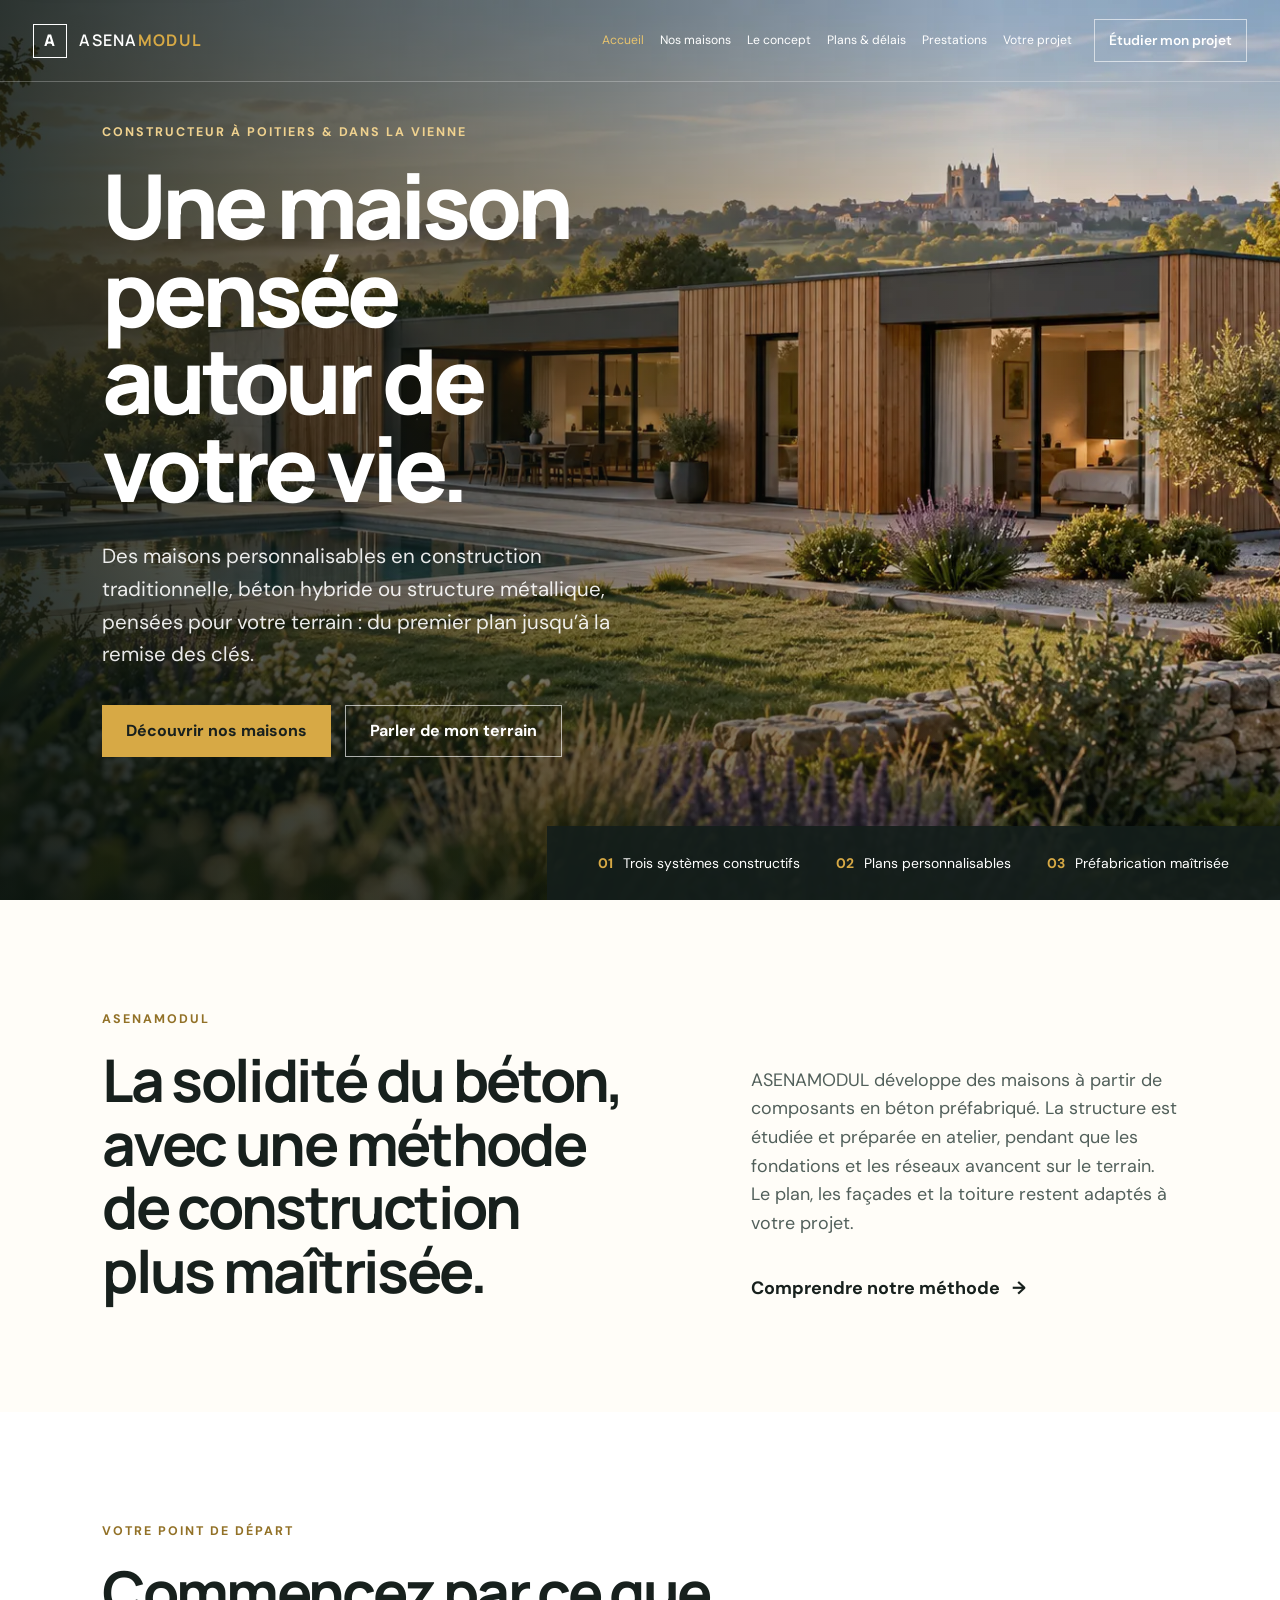
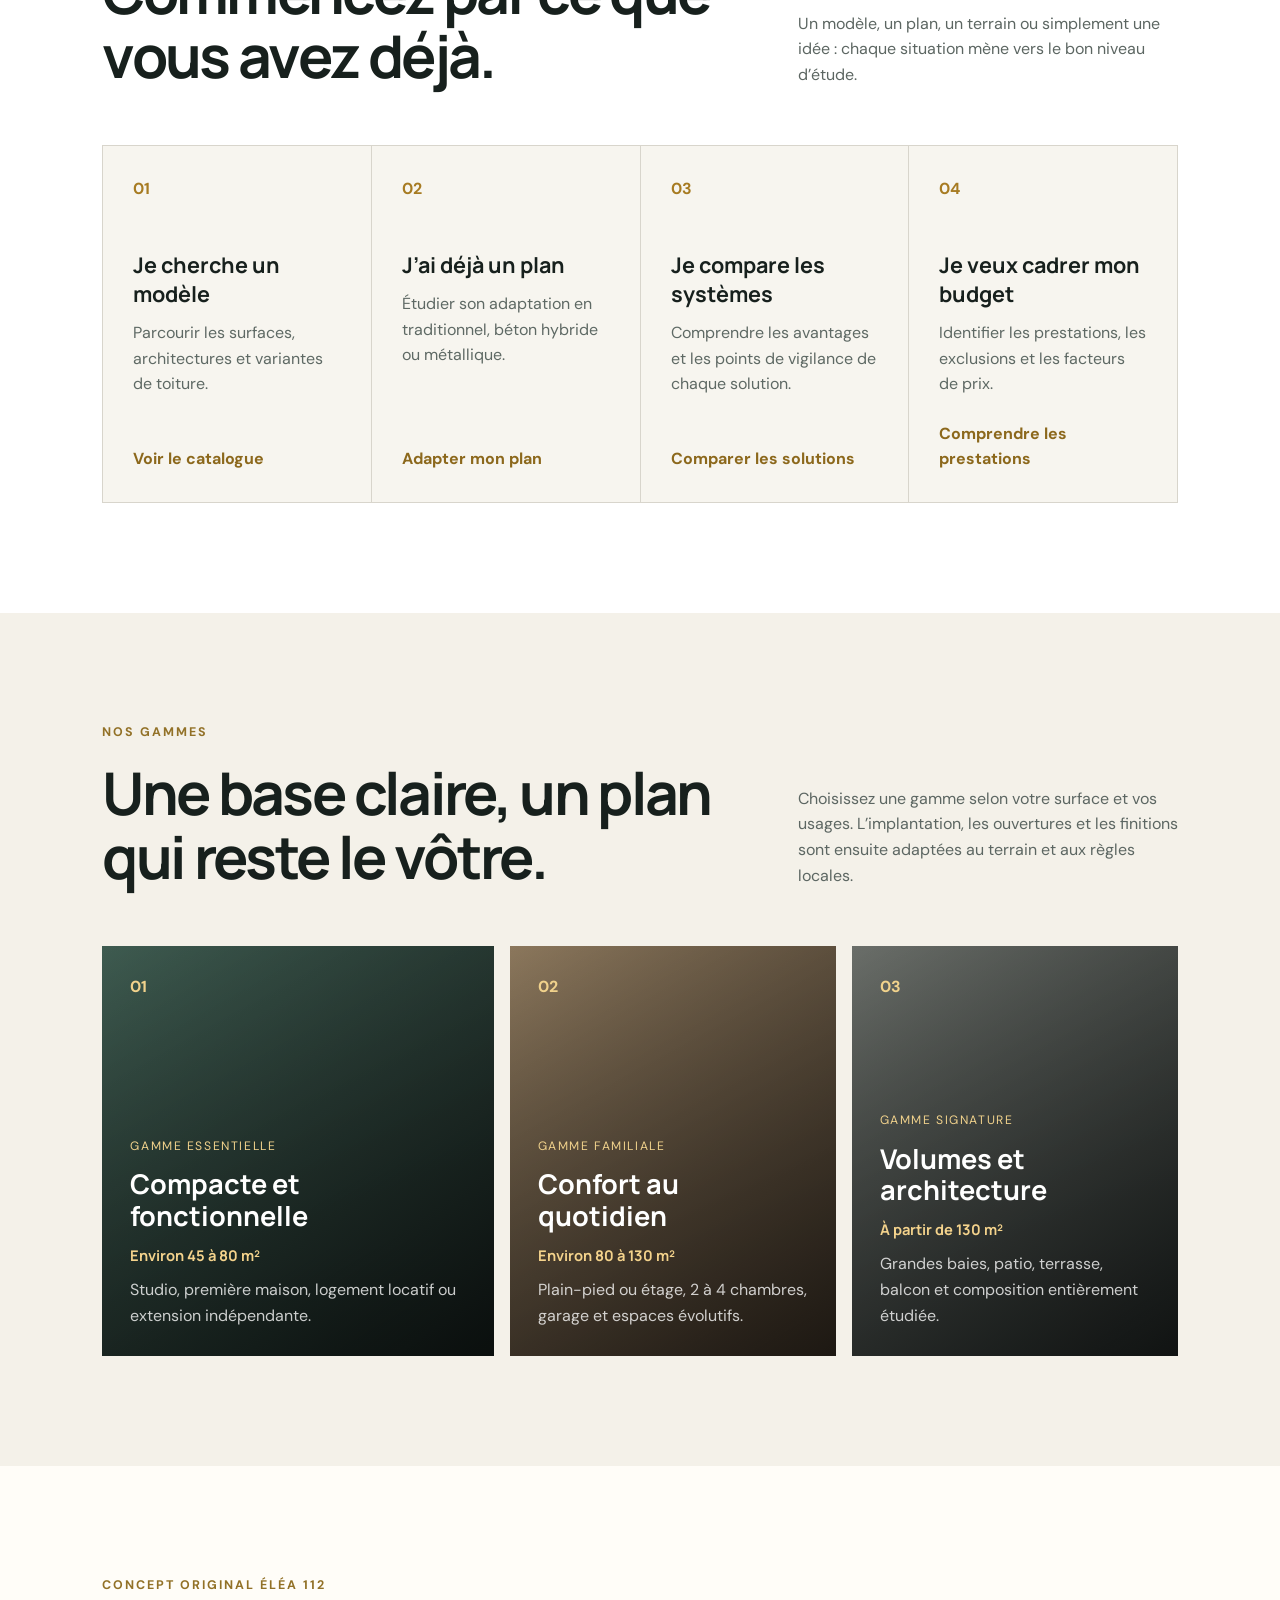
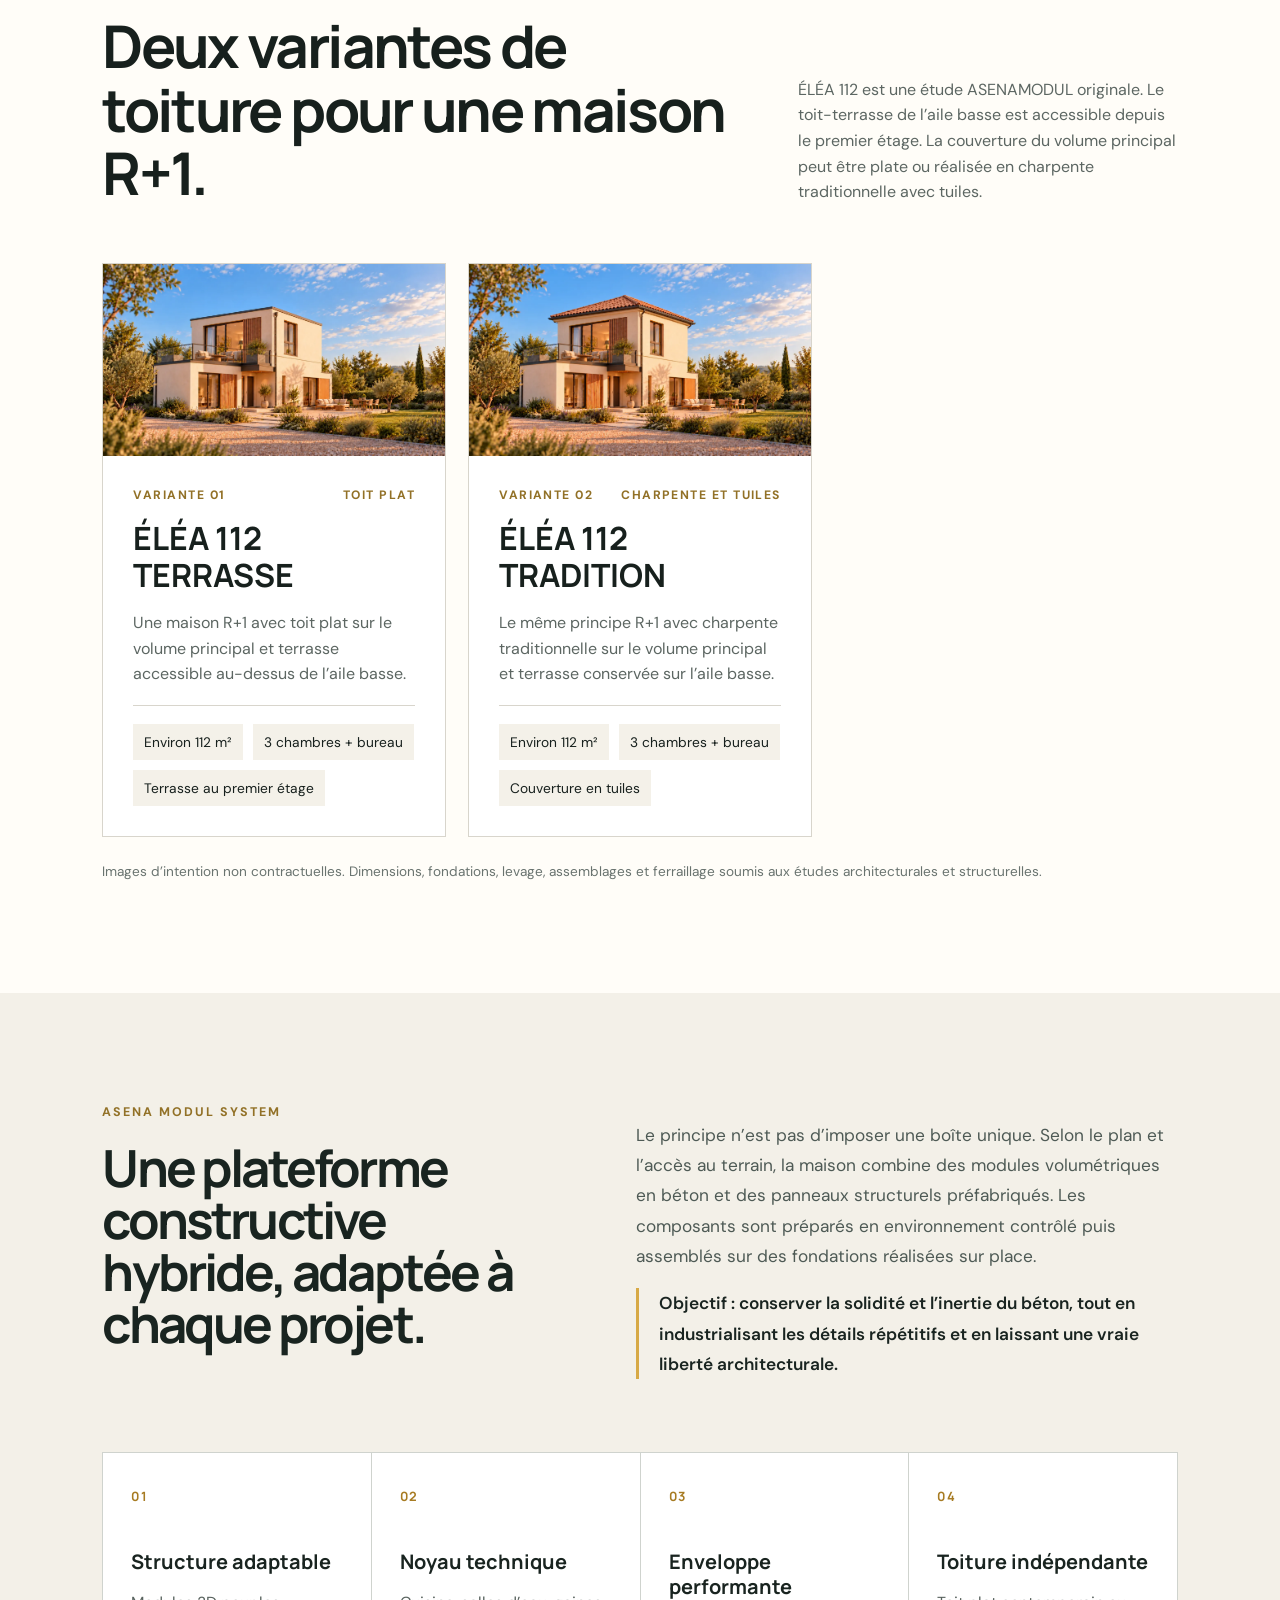
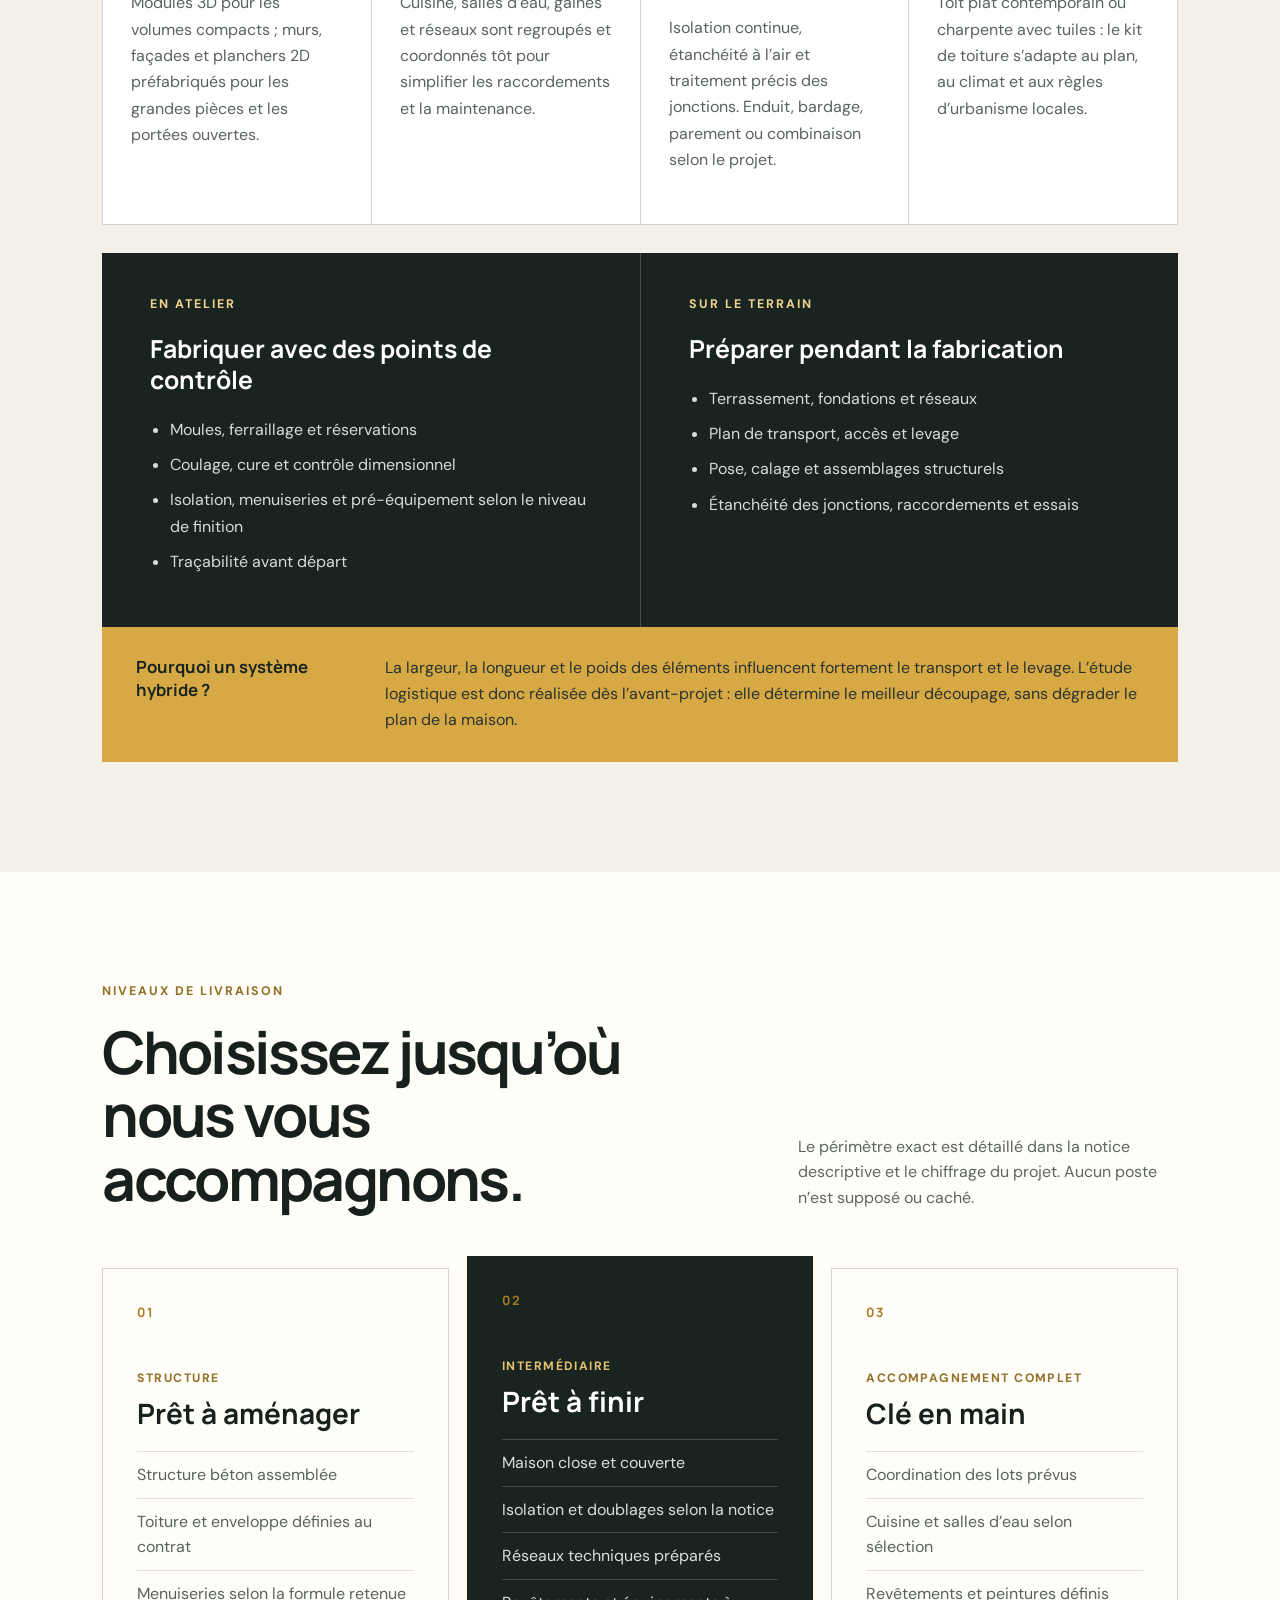
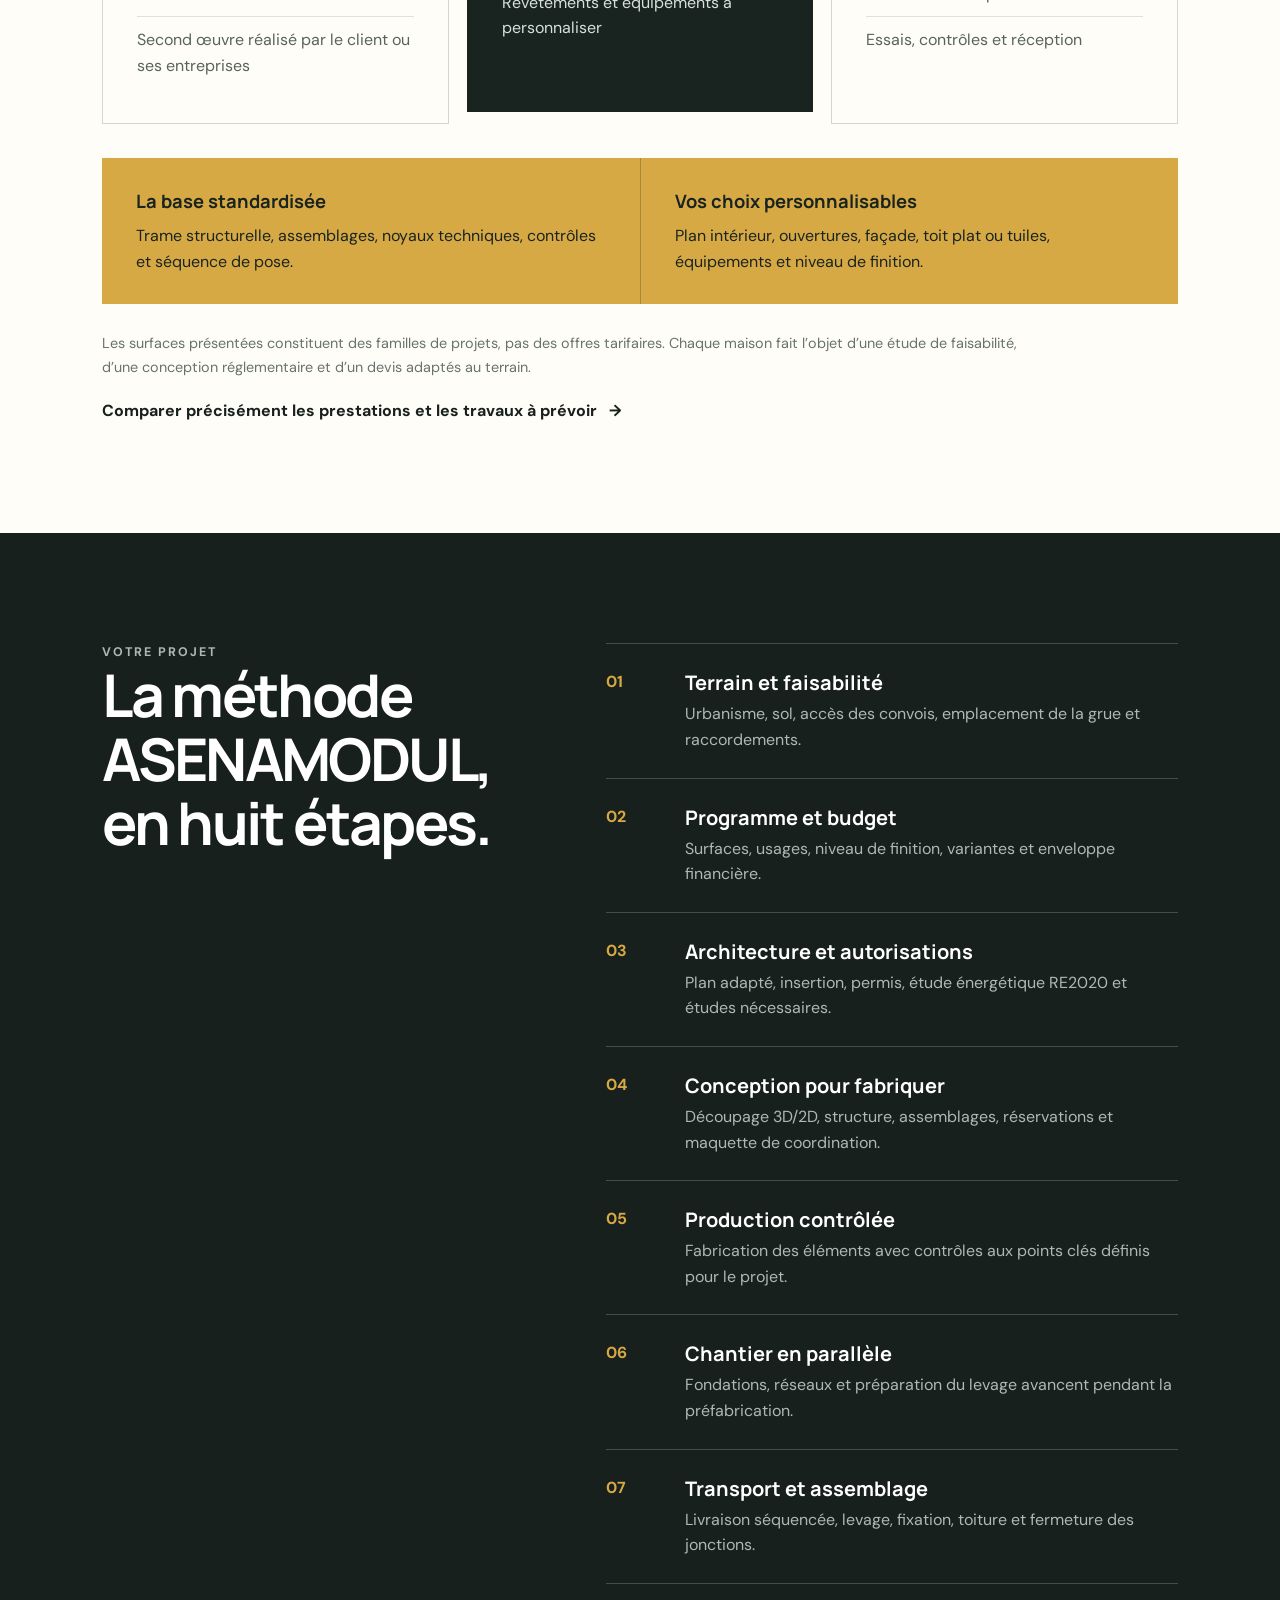
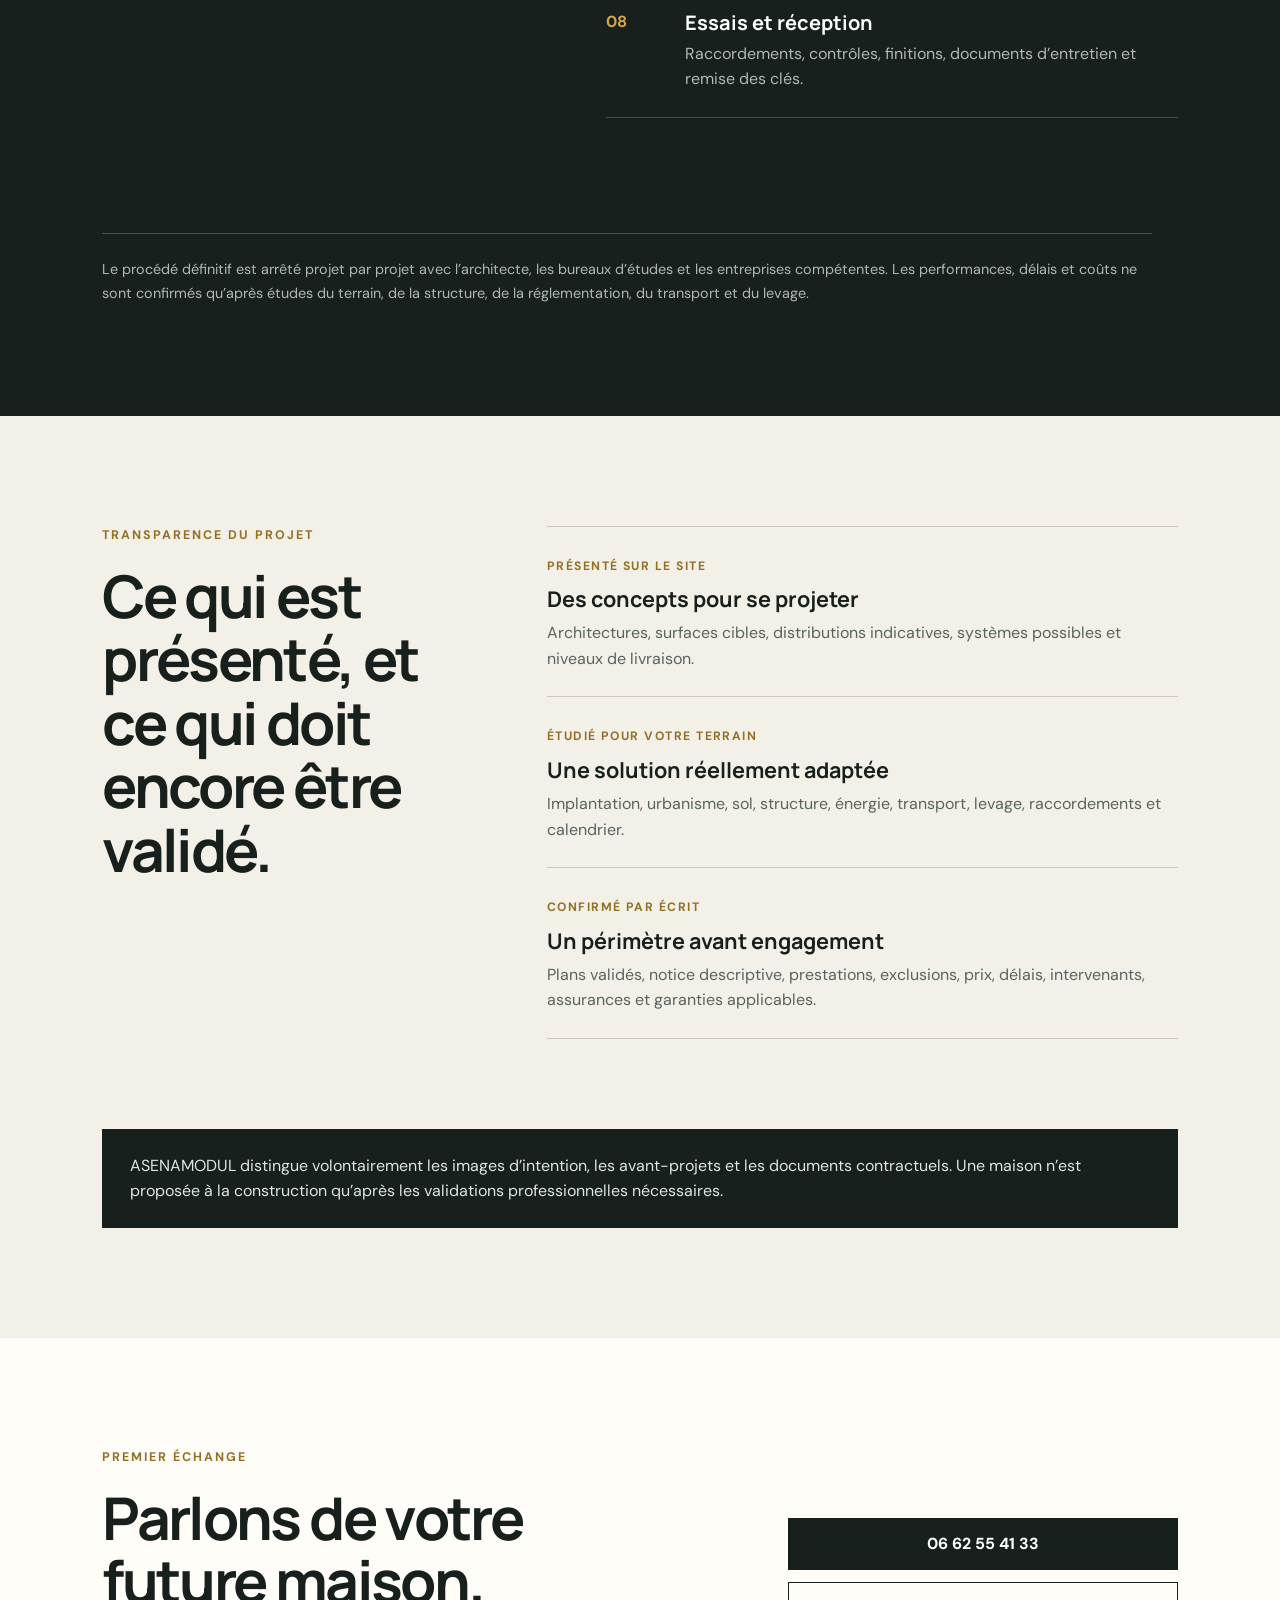
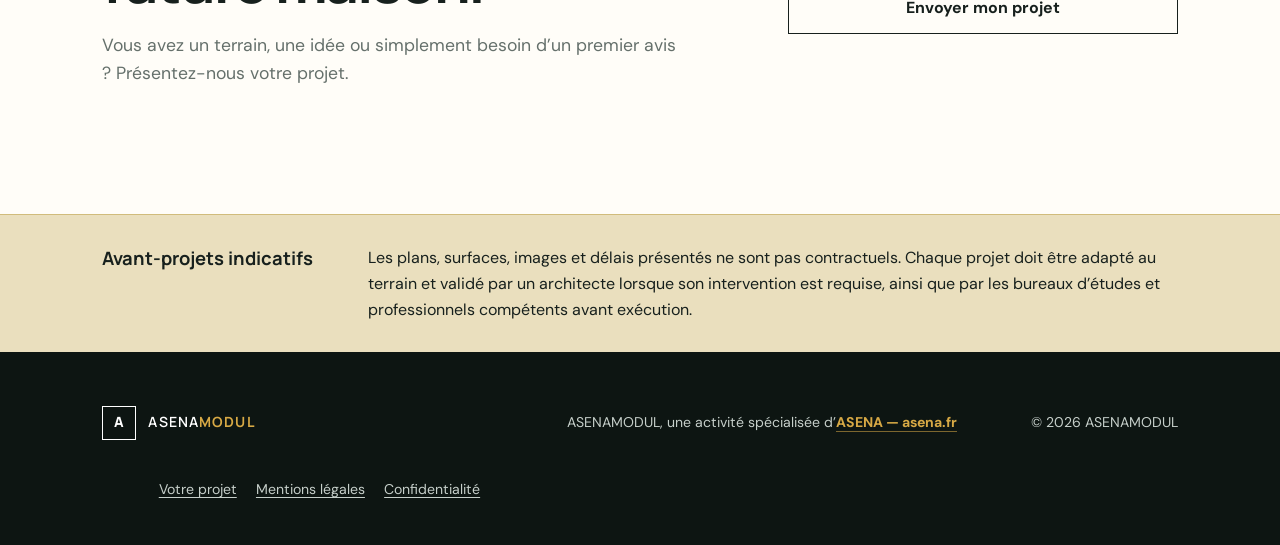
==== index.html @ c5179ea0 "Ajouter le site ASENAMODUL V22 de test" ====
<!doctype html>
<html lang="fr">
<head>
  <meta charset="utf-8">
  <meta name="viewport" content="width=device-width,initial-scale=1">
  <title>ASENAMODUL — Maisons modulaires personnalisables</title>
  <meta name="description" content="ASENAMODUL conçoit et construit des maisons modulaires personnalisables à Poitiers, dans la Vienne et les secteurs voisins.">
  <link rel="icon" type="image/svg+xml" href="data:image/svg+xml,%3Csvg xmlns='http://www.w3.org/2000/svg' viewBox='0 0 64 64'%3E%3Crect width='64' height='64' rx='14' fill='%23192420'/%3E%3Cpath d='M12 34 32 17l20 17v17H38V39H26v12H12Z' fill='%23d7a945'/%3E%3C/svg%3E">
  <link rel="preconnect" href="https://fonts.googleapis.com">
  <link rel="preconnect" href="https://fonts.gstatic.com" crossorigin>
  <link href="https://fonts.googleapis.com/css2?family=DM+Sans:wght@400;500;600;700&family=Manrope:wght@500;600;700;800&display=swap" rel="stylesheet">
  <link rel="stylesheet" href="styles.css?v=21">
  <link rel="stylesheet" href="variants.css?v=21">
  <link rel="stylesheet" href="system.css?v=21">
  <link rel="stylesheet" href="catalogue.css?v=21">

<link rel="canonical" href="https://asenamodul.com/">
<meta property="og:title" content="ASENAMODUL — Maisons modulaires personnalisables">
<meta property="og:description" content="ASENAMODUL conçoit et construit des maisons modulaires personnalisables à Poitiers, dans la Vienne et les secteurs voisins.">
<meta property="og:url" content="https://asenamodul.com/">
<meta name="twitter:card" content="summary_large_image">
  <link rel="stylesheet" href="v22.css?v=22">
<style id="mobile-v22-fix">@media (max-width:900px){.hero-copy{width:100%!important;max-width:100%!important;padding-right:20px!important}.hero-copy>p:not(.eyebrow),.hero-copy .eyebrow{width:100%!important;max-width:100%!important;white-space:normal!important;overflow-wrap:anywhere!important}.hero-proof{display:grid!important;grid-template-columns:repeat(3,minmax(0,1fr))!important;gap:8px!important;left:0!important;right:0!important;max-width:100%!important}.hero-proof span{min-width:0!important;overflow-wrap:anywhere!important}}</style>
</head>
<body>
  <header class="site-header">
    <a class="brand" href="#accueil" aria-label="ASENAMODUL, accueil">
      <span class="brand-mark">A</span><span>ASENA<b>MODUL</b></span>
    </a>
    <button class="menu-toggle" aria-expanded="false" aria-controls="navigation">Menu</button>
    <nav id="navigation" aria-label="Navigation principale">
      <a href="#concept">Notre approche</a>
      <a href="maisons.html">Nos maisons</a>
      <a href="plans.html">Plans & délais</a>
      <a href="#variantes">Nos concepts</a>
      <a href="systeme.html">Le système</a>
      <a href="#finitions">Finitions</a>
      <a href="#etapes">Votre projet</a>
      <a href="#contact">Contact</a>
    </nav>
    <a class="header-cta" href="#contact">Étudier mon projet</a>
  </header>

  <main>
    <section class="hero" id="accueil">
      <img src="maison-asena-habitat.webp" alt="Maison contemporaine ASENAMODUL dans un jardin paysager">
      <div class="hero-shade"></div>
      <div class="hero-copy">
        <p class="eyebrow">Constructeur à Poitiers & dans la Vienne</p>
        <h1>Une maison pensée autour de votre vie.</h1>
        <p>Des maisons personnalisables en construction traditionnelle, béton hybride ou structure métallique, pensées pour votre terrain : du premier plan jusqu’à la remise des clés.</p>
        <div class="hero-actions">
          <a class="btn btn-primary" href="maisons.html">Découvrir nos maisons</a>
          <a class="btn btn-ghost" href="#contact">Parler de mon terrain</a>
        </div>
      </div>
      <div class="hero-proof" aria-label="Points forts">
        <span><b>01</b> Trois systèmes constructifs</span>
        <span><b>02</b> Plans personnalisables</span>
        <span><b>03</b> Préfabrication maîtrisée</span>
      </div>
    </section>

    <section class="intro section" id="concept">
      <div>
        <p class="eyebrow dark">ASENAMODUL</p>
        <h2>La solidité du béton, avec une méthode de construction plus maîtrisée.</h2>
      </div>
      <div class="intro-copy">
        <p>ASENAMODUL développe des maisons à partir de composants en béton préfabriqué. La structure est étudiée et préparée en atelier, pendant que les fondations et les réseaux avancent sur le terrain. Le plan, les façades et la toiture restent adaptés à votre projet.</p>
        <a class="text-link" href="#etapes">Comprendre notre méthode <span>→</span></a>
      </div>
    </section>

    <section class="project-routes section" aria-labelledby="routes-title">
      <div class="section-heading">
        <div><p class="eyebrow dark">Votre point de départ</p><h2 id="routes-title">Commencez par ce que vous avez déjà.</h2></div>
        <p>Un modèle, un plan, un terrain ou simplement une idée : chaque situation mène vers le bon niveau d’étude.</p>
      </div>
      <div class="route-grid">
        <a href="maisons.html"><span>01</span><h3>Je cherche un modèle</h3><p>Parcourir les surfaces, architectures et variantes de toiture.</p><b>Voir le catalogue</b></a>
        <a href="plans.html"><span>02</span><h3>J’ai déjà un plan</h3><p>Étudier son adaptation en traditionnel, béton hybride ou métallique.</p><b>Adapter mon plan</b></a>
        <a href="comparatif.html"><span>03</span><h3>Je compare les systèmes</h3><p>Comprendre les avantages et les points de vigilance de chaque solution.</p><b>Comparer les solutions</b></a>
        <a href="prestations.html"><span>04</span><h3>Je veux cadrer mon budget</h3><p>Identifier les prestations, les exclusions et les facteurs de prix.</p><b>Comprendre les prestations</b></a>
      </div>
    </section>

    <section class="houses section" id="maisons">
      <div class="section-heading">
        <div><p class="eyebrow dark">Nos gammes</p><h2>Une base claire, un plan qui reste le vôtre.</h2></div>
        <p>Choisissez une gamme selon votre surface et vos usages. L’implantation, les ouvertures et les finitions sont ensuite adaptées au terrain et aux règles locales.</p>
      </div>
      <div class="cards">
        <article class="house-card featured">
          <span class="card-number">01</span>
          <div><p>Gamme Essentielle</p><h3>Compacte et fonctionnelle</h3><span class="range">Environ 45 à 80 m²</span><span>Studio, première maison, logement locatif ou extension indépendante.</span></div>
        </article>
        <article class="house-card traditional">
          <span class="card-number">02</span>
          <div><p>Gamme Familiale</p><h3>Confort au quotidien</h3><span class="range">Environ 80 à 130 m²</span><span>Plain-pied ou étage, 2 à 4 chambres, garage et espaces évolutifs.</span></div>
        </article>
        <article class="house-card hybrid">
          <span class="card-number">03</span>
          <div><p>Gamme Signature</p><h3>Volumes et architecture</h3><span class="range">À partir de 130 m²</span><span>Grandes baies, patio, terrasse, balcon et composition entièrement étudiée.</span></div>
        </article>
      </div>
    </section>

    <section class="variants section" id="variantes">
      <div class="section-heading">
        <div><p class="eyebrow dark">Concept original ÉLÉA 112</p><h2>Deux variantes de toiture pour une maison R+1.</h2></div>
        <p>ÉLÉA 112 est une étude ASENAMODUL originale. Le toit-terrasse de l’aile basse est accessible depuis le premier étage. La couverture du volume principal peut être plate ou réalisée en charpente traditionnelle avec tuiles.</p>
      </div>
      <div class="variant-grid">
        <article class="variant-card">
          <img src="elea-112-toit-terrasse.webp" alt="Maison modulaire ASENAMODUL ÉLÉA 112 avec toit plat et terrasse au premier étage">
          <div class="variant-content"><div><span>Variante 01</span><span>Toit plat</span></div><h3>ÉLÉA 112 TERRASSE</h3><p>Une maison R+1 avec toit plat sur le volume principal et terrasse accessible au-dessus de l’aile basse.</p><ul><li>Environ 112 m²</li><li>3 chambres + bureau</li><li>Terrasse au premier étage</li></ul></div>
        </article>
        <article class="variant-card">
          <img src="elea-112-toiture-tuiles.webp" alt="Maison modulaire ASENAMODUL ÉLÉA 112 avec charpente, tuiles et terrasse au premier étage">
          <div class="variant-content"><div><span>Variante 02</span><span>Charpente et tuiles</span></div><h3>ÉLÉA 112 TRADITION</h3><p>Le même principe R+1 avec charpente traditionnelle sur le volume principal et terrasse conservée sur l’aile basse.</p><ul><li>Environ 112 m²</li><li>3 chambres + bureau</li><li>Couverture en tuiles</li></ul></div>
        </article>
      </div>
      <p class="concept-note">Images d’intention non contractuelles. Dimensions, fondations, levage, assemblages et ferraillage soumis aux études architecturales et structurelles.</p>
    </section>

    <section class="modular-system section" id="systeme">
      <div class="system-lead">
        <div>
          <p class="eyebrow dark">ASENA MODUL SYSTEM</p>
          <h2>Une plateforme constructive hybride, adaptée à chaque projet.</h2>
        </div>
        <div>
          <p>Le principe n’est pas d’imposer une boîte unique. Selon le plan et l’accès au terrain, la maison combine des modules volumétriques en béton et des panneaux structurels préfabriqués. Les composants sont préparés en environnement contrôlé puis assemblés sur des fondations réalisées sur place.</p>
          <p class="system-highlight">Objectif : conserver la solidité et l’inertie du béton, tout en industrialisant les détails répétitifs et en laissant une vraie liberté architecturale.</p>
        </div>
      </div>

      <div class="system-grid">
        <article><span>01</span><h3>Structure adaptable</h3><p>Modules 3D pour les volumes compacts ; murs, façades et planchers 2D préfabriqués pour les grandes pièces et les portées ouvertes.</p></article>
        <article><span>02</span><h3>Noyau technique</h3><p>Cuisine, salles d’eau, gaines et réseaux sont regroupés et coordonnés tôt pour simplifier les raccordements et la maintenance.</p></article>
        <article><span>03</span><h3>Enveloppe performante</h3><p>Isolation continue, étanchéité à l’air et traitement précis des jonctions. Enduit, bardage, parement ou combinaison selon le projet.</p></article>
        <article><span>04</span><h3>Toiture indépendante</h3><p>Toit plat contemporain ou charpente avec tuiles : le kit de toiture s’adapte au plan, au climat et aux règles d’urbanisme locales.</p></article>
      </div>

      <div class="factory-site">
        <article>
          <p class="eyebrow">En atelier</p><h3>Fabriquer avec des points de contrôle</h3>
          <ul><li>Moules, ferraillage et réservations</li><li>Coulage, cure et contrôle dimensionnel</li><li>Isolation, menuiseries et pré-équipement selon le niveau de finition</li><li>Traçabilité avant départ</li></ul>
        </article>
        <article>
          <p class="eyebrow">Sur le terrain</p><h3>Préparer pendant la fabrication</h3>
          <ul><li>Terrassement, fondations et réseaux</li><li>Plan de transport, accès et levage</li><li>Pose, calage et assemblages structurels</li><li>Étanchéité des jonctions, raccordements et essais</li></ul>
        </article>
      </div>

      <aside class="transport-note">
        <strong>Pourquoi un système hybride ?</strong>
        <p>La largeur, la longueur et le poids des éléments influencent fortement le transport et le levage. L’étude logistique est donc réalisée dès l’avant-projet : elle détermine le meilleur découpage, sans dégrader le plan de la maison.</p>
      </aside>
    </section>

    <section class="delivery section" id="finitions">
      <div class="section-heading">
        <div><p class="eyebrow dark">Niveaux de livraison</p><h2>Choisissez jusqu’où nous vous accompagnons.</h2></div>
        <p>Le périmètre exact est détaillé dans la notice descriptive et le chiffrage du projet. Aucun poste n’est supposé ou caché.</p>
      </div>
      <div class="delivery-grid">
        <article><span class="delivery-number">01</span><p class="delivery-label">Structure</p><h3>Prêt à aménager</h3><ul><li>Structure béton assemblée</li><li>Toiture et enveloppe définies au contrat</li><li>Menuiseries selon la formule retenue</li><li>Second œuvre réalisé par le client ou ses entreprises</li></ul></article>
        <article class="delivery-featured"><span class="delivery-number">02</span><p class="delivery-label">Intermédiaire</p><h3>Prêt à finir</h3><ul><li>Maison close et couverte</li><li>Isolation et doublages selon la notice</li><li>Réseaux techniques préparés</li><li>Revêtements et équipements à personnaliser</li></ul></article>
        <article><span class="delivery-number">03</span><p class="delivery-label">Accompagnement complet</p><h3>Clé en main</h3><ul><li>Coordination des lots prévus</li><li>Cuisine et salles d’eau selon sélection</li><li>Revêtements et peintures définis</li><li>Essais, contrôles et réception</li></ul></article>
      </div>
      <div class="choice-band">
        <div><strong>La base standardisée</strong><p>Trame structurelle, assemblages, noyaux techniques, contrôles et séquence de pose.</p></div>
        <div><strong>Vos choix personnalisables</strong><p>Plan intérieur, ouvertures, façade, toit plat ou tuiles, équipements et niveau de finition.</p></div>
      </div>
      <p class="delivery-note">Les surfaces présentées constituent des familles de projets, pas des offres tarifaires. Chaque maison fait l’objet d’une étude de faisabilité, d’une conception réglementaire et d’un devis adaptés au terrain.</p>
      <a class="text-link" href="prestations.html">Comparer précisément les prestations et les travaux à prévoir <span>→</span></a>
    </section>

    <section class="process section" id="etapes">
      <div class="process-title">
        <p class="eyebrow">Votre projet</p>
        <h2>La méthode ASENAMODUL, en huit étapes.</h2>
      </div>
      <ol>
        <li><span>01</span><div><h3>Terrain et faisabilité</h3><p>Urbanisme, sol, accès des convois, emplacement de la grue et raccordements.</p></div></li>
        <li><span>02</span><div><h3>Programme et budget</h3><p>Surfaces, usages, niveau de finition, variantes et enveloppe financière.</p></div></li>
        <li><span>03</span><div><h3>Architecture et autorisations</h3><p>Plan adapté, insertion, permis, étude énergétique RE2020 et études nécessaires.</p></div></li>
        <li><span>04</span><div><h3>Conception pour fabriquer</h3><p>Découpage 3D/2D, structure, assemblages, réservations et maquette de coordination.</p></div></li>
        <li><span>05</span><div><h3>Production contrôlée</h3><p>Fabrication des éléments avec contrôles aux points clés définis pour le projet.</p></div></li>
        <li><span>06</span><div><h3>Chantier en parallèle</h3><p>Fondations, réseaux et préparation du levage avancent pendant la préfabrication.</p></div></li>
        <li><span>07</span><div><h3>Transport et assemblage</h3><p>Livraison séquencée, levage, fixation, toiture et fermeture des jonctions.</p></div></li>
        <li><span>08</span><div><h3>Essais et réception</h3><p>Raccordements, contrôles, finitions, documents d’entretien et remise des clés.</p></div></li>
      </ol>
      <p class="process-disclaimer">Le procédé définitif est arrêté projet par projet avec l’architecte, les bureaux d’études et les entreprises compétentes. Les performances, délais et coûts ne sont confirmés qu’après études du terrain, de la structure, de la réglementation, du transport et du levage.</p>
    </section>

    <section class="truth-section section">
      <div><p class="eyebrow dark">Transparence du projet</p><h2>Ce qui est présenté, et ce qui doit encore être validé.</h2></div>
      <div class="truth-grid">
        <article><span>Présenté sur le site</span><h3>Des concepts pour se projeter</h3><p>Architectures, surfaces cibles, distributions indicatives, systèmes possibles et niveaux de livraison.</p></article>
        <article><span>Étudié pour votre terrain</span><h3>Une solution réellement adaptée</h3><p>Implantation, urbanisme, sol, structure, énergie, transport, levage, raccordements et calendrier.</p></article>
        <article><span>Confirmé par écrit</span><h3>Un périmètre avant engagement</h3><p>Plans validés, notice descriptive, prestations, exclusions, prix, délais, intervenants, assurances et garanties applicables.</p></article>
      </div>
      <p class="truth-note">ASENAMODUL distingue volontairement les images d’intention, les avant-projets et les documents contractuels. Une maison n’est proposée à la construction qu’après les validations professionnelles nécessaires.</p>
    </section>

    <section class="contact section" id="contact">
      <div>
        <p class="eyebrow dark">Premier échange</p>
        <h2>Parlons de votre future maison.</h2>
        <p>Vous avez un terrain, une idée ou simplement besoin d’un premier avis ? Présentez-nous votre projet.</p>
      </div>
      <div class="contact-actions">
        <a class="btn btn-dark" href="tel:+33662554133">06 62 55 41 33</a>
        <a class="btn btn-outline" href="mailto:contact.france.asena@gmail.com?subject=Projet%20de%20construction%20ASENAMODUL">Envoyer mon projet</a>
      </div>
    </section>
  </main>

  <footer>
    <div class="brand footer-brand"><span class="brand-mark">A</span><span>ASENA<b>MODUL</b></span></div>
    <p>ASENAMODUL, une activité spécialisée d’<a class="asena-parent" href="https://asena.fr" target="_blank" rel="noopener">ASENA — asena.fr</a></p>
    <p>© 2026 ASENAMODUL</p>
  </footer>
  <script src="script.js?v=21"></script>
</body>
</html>
---- styles.css ----
:root{--ink:#17201d;--cream:#f4f1e9;--paper:#fffdf8;--gold:#d7a945;--line:#d8d5cc;--serif:#17201d}*{box-sizing:border-box}html{scroll-behavior:smooth}body{margin:0;background:var(--paper);color:var(--ink);font-family:"DM Sans",sans-serif;font-size:16px;line-height:1.6}a{color:inherit;text-decoration:none}.site-header{height:82px;padding:0 clamp(22px,5vw,80px);display:flex;align-items:center;gap:32px;position:absolute;z-index:10;width:100%;color:#fff;border-bottom:1px solid rgba(255,255,255,.25)}.brand{display:flex;align-items:center;gap:12px;font-family:Manrope,sans-serif;letter-spacing:.08em;font-weight:600;white-space:nowrap}.brand b{color:var(--gold)}.brand-mark{width:34px;height:34px;border:1px solid currentColor;display:grid;place-items:center;font-weight:800}.site-header nav{display:flex;gap:28px;margin-left:auto}.site-header nav a{font-size:.92rem}.header-cta{border:1px solid rgba(255,255,255,.6);padding:10px 18px;font-weight:600}.menu-toggle{display:none}.hero{height:min(900px,100vh);min-height:720px;position:relative;color:#fff;display:flex;align-items:center;overflow:hidden}.hero>img{position:absolute;inset:0;width:100%;height:100%;object-fit:cover}.hero-shade{position:absolute;inset:0;background:linear-gradient(90deg,rgba(8,18,15,.84) 0%,rgba(8,18,15,.42) 48%,rgba(8,18,15,.08) 78%),linear-gradient(0deg,rgba(8,18,15,.5),transparent 40%)}.hero-copy{position:relative;z-index:2;max-width:760px;padding:100px clamp(24px,8vw,130px) 120px}.eyebrow{text-transform:uppercase;letter-spacing:.16em;font-weight:700;font-size:.78rem;color:#f0d28f;margin:0 0 18px}.eyebrow.dark{color:#927127}.hero h1{font:800 clamp(3.1rem,7vw,6.7rem)/.98 Manrope,sans-serif;letter-spacing:-.055em;margin:0 0 28px}.hero-copy>p:not(.eyebrow){font-size:clamp(1.05rem,1.8vw,1.28rem);max-width:650px;color:rgba(255,255,255,.9)}.hero-actions{display:flex;gap:14px;margin-top:34px;flex-wrap:wrap}.btn{display:inline-flex;min-height:52px;align-items:center;justify-content:center;padding:0 24px;font-weight:700}.btn-primary{background:var(--gold);color:#18201e}.btn-ghost{border:1px solid rgba(255,255,255,.65)}.hero-proof{position:absolute;z-index:2;bottom:0;right:0;background:rgba(20,30,27,.92);display:flex;padding:26px clamp(25px,4vw,60px);gap:36px}.hero-proof span{display:flex;gap:10px;font-size:.87rem}.hero-proof b{color:var(--gold)}.section{padding:110px clamp(24px,8vw,130px)}h2{font:700 clamp(2.3rem,4.6vw,4.5rem)/1.08 Manrope,sans-serif;letter-spacing:-.045em;margin:0}.intro{display:grid;grid-template-columns:1.1fr .9fr;gap:10vw;align-items:end}.intro-copy{font-size:1.12rem;color:#52605b}.text-link{color:var(--ink);font-weight:700;display:inline-flex;gap:12px;margin-top:18px}.houses{background:var(--cream)}.section-heading{display:grid;grid-template-columns:1fr 380px;gap:50px;align-items:end;margin-bottom:58px}.section-heading>p{color:#5c6662;margin:0}.cards{display:grid;grid-template-columns:1.2fr 1fr 1fr;gap:16px}.house-card{min-height:410px;padding:28px;display:flex;flex-direction:column;justify-content:space-between;color:#fff;position:relative;overflow:hidden;background:#26332f}.house-card:after{content:"";position:absolute;inset:0;background:linear-gradient(150deg,transparent,rgba(0,0,0,.55));z-index:0}.house-card>*{position:relative;z-index:1}.house-card.featured{background:linear-gradient(145deg,#3e5b50,#17211e)}.house-card.traditional{background:linear-gradient(145deg,#8b775c,#403529)}.house-card.hybrid{background:linear-gradient(145deg,#6a6e69,#252b29)}.card-number{font-weight:700;color:#f1d28c}.house-card p{text-transform:uppercase;letter-spacing:.13em;font-size:.76rem;color:#f1d28c}.house-card h3{font:700 1.7rem/1.15 Manrope,sans-serif;margin:8px 0 14px}.house-card div span{color:rgba(255,255,255,.78)}.process{background:var(--ink);color:#fff;display:grid;grid-template-columns:.8fr 1.2fr;gap:9vw}.process ol{list-style:none;margin:0;padding:0}.process li{display:grid;grid-template-columns:55px 1fr;gap:24px;padding:25px 0;border-top:1px solid rgba(255,255,255,.2)}.process li:last-child{border-bottom:1px solid rgba(255,255,255,.2)}.process li>span{color:var(--gold);font-weight:700}.process h3{font:700 1.25rem Manrope,sans-serif;margin:0 0 5px}.process p{margin:0;color:#aeb8b4}.contact{display:grid;grid-template-columns:1.2fr .8fr;gap:8vw;align-items:center}.contact>div>p:not(.eyebrow){color:#65706b;max-width:620px;font-size:1.1rem}.contact-actions{display:grid;gap:12px}.btn-dark{background:var(--ink);color:#fff}.btn-outline{border:1px solid var(--ink)}footer{background:#0d1512;color:#c6cfca;padding:45px clamp(24px,8vw,130px);display:grid;grid-template-columns:1fr 1fr auto;align-items:center;gap:30px;font-size:.88rem}.footer-brand{color:#fff}@media(max-width:900px){.site-header{height:70px}.site-header nav,.header-cta{display:none}.site-header nav.open{display:flex;position:absolute;top:70px;left:0;right:0;background:#17201d;padding:24px;flex-direction:column}.menu-toggle{display:block;margin-left:auto;color:#fff;background:transparent;border:1px solid rgba(255,255,255,.6);padding:8px 12px}.hero{min-height:740px}.hero-copy{padding-top:110px}.hero-proof{left:0;right:0;gap:15px;justify-content:space-between}.hero-proof span{flex-direction:column}.intro,.section-heading,.process,.contact{grid-template-columns:1fr}.cards{grid-template-columns:1fr}.house-card{min-height:300px}.section{padding-top:78px;padding-bottom:78px}footer{grid-template-columns:1fr}}@media(max-width:560px){.hero h1{font-size:3.2rem}.hero-actions{display:grid}.hero-proof{padding:18px 20px}.hero-proof span{font-size:.72rem}.section-heading{gap:25px}.section{padding-left:20px;padding-right:20px}}
---- variants.css ----
.variants { background: var(--paper); }
.variant-grid { display: grid; grid-template-columns: repeat(3, 1fr); gap: 22px; }
@media (max-width: 1180px) { .variant-grid { grid-template-columns: 1fr 1fr; } }
.variant-card { border: 1px solid var(--line); background: #fff; }
.variant-card > img { display: block; width: 100%; aspect-ratio: 3 / 2; object-fit: cover; }
.variant-content { padding: 30px; }
.variant-content > div { display: flex; justify-content: space-between; text-transform: uppercase; letter-spacing: .12em; color: #927127; font-size: .76rem; font-weight: 700; }
.variant-content h3 { font: 700 2rem/1.15 Manrope, sans-serif; margin: 15px 0 12px; }
.variant-content p { color: #5c6662; }
.variant-content ul { list-style: none; padding: 18px 0 0; margin: 18px 0 0; border-top: 1px solid var(--line); display: flex; gap: 10px; flex-wrap: wrap; }
.variant-content li { padding: 7px 11px; background: var(--cream); font-size: .86rem; }
.concept-note { margin: 24px 0 0; color: #69736f; font-size: .85rem; }
@media (max-width: 900px) { .variant-grid { grid-template-columns: 1fr; } }
---- system.css ----
.modular-system{background:#f3f0e8}
.system-lead{display:grid;grid-template-columns:.9fr 1.1fr;gap:7vw;align-items:start;margin-bottom:56px}
.system-lead h2{max-width:720px;margin:10px 0 0;font:700 clamp(2rem,4vw,4.5rem)/1.02 Manrope,sans-serif;letter-spacing:-.055em;color:#192420}
.system-lead>div:last-child{font-size:1.08rem;line-height:1.75;color:#4e5a55}
.system-highlight{padding-left:20px;border-left:3px solid #d7a945;color:#192420!important;font-weight:600}
.system-grid{display:grid;grid-template-columns:repeat(4,1fr);gap:1px;background:#cfd3ce;border:1px solid #cfd3ce}
.system-grid article{background:#fff;padding:34px 28px;min-height:270px}
.system-grid span{display:block;color:#a77b22;font:700 .8rem Manrope,sans-serif;letter-spacing:.12em;margin-bottom:44px}
.system-grid h3,.factory-site h3{font:700 1.25rem/1.25 Manrope,sans-serif;color:#192420;margin:0 0 14px}
.system-grid p,.factory-site li,.transport-note p{color:#59635f;line-height:1.65}
.factory-site{display:grid;grid-template-columns:1fr 1fr;margin-top:28px;background:#192420;color:#fff}
.factory-site article{padding:42px 48px}
.factory-site article+article{border-left:1px solid #41504a}
.factory-site h3{color:#fff;font-size:1.55rem}
.factory-site ul{margin:22px 0 0;padding-left:20px}
.factory-site li{color:#d6ddd8;margin:9px 0}
.transport-note{display:grid;grid-template-columns:.45fr 1.55fr;gap:28px;padding:28px 34px;background:#d7a945;color:#192420}
.transport-note strong{font:700 1.05rem Manrope,sans-serif}
.transport-note p{margin:0;color:#29332f}
.process ol{grid-template-columns:repeat(2,1fr)}
.process-disclaimer{grid-column:1/-1;max-width:1050px;margin:38px auto 0;padding-top:24px;border-top:1px solid rgba(255,255,255,.22);color:#bec8c3;font-size:.9rem;line-height:1.65}
@media(max-width:1000px){.system-grid{grid-template-columns:repeat(2,1fr)}}
@media(max-width:720px){.system-lead,.factory-site,.transport-note{grid-template-columns:1fr}.system-grid{grid-template-columns:1fr}.factory-site article{padding:34px 25px}.factory-site article+article{border-left:0;border-top:1px solid #41504a}.process ol{grid-template-columns:1fr}}
---- catalogue.css ----
.house-card .range{display:block;color:#f4d38c;font:700 .92rem Manrope,sans-serif;margin:0 0 12px}
.delivery{background:#fffdf8}
.delivery-grid{display:grid;grid-template-columns:repeat(3,1fr);gap:18px}
.delivery-grid article{border:1px solid #d8d5cc;padding:34px;min-height:390px;display:flex;flex-direction:column}
.delivery-grid .delivery-featured{background:#192420;color:#fff;border-color:#192420;transform:translateY(-12px)}
.delivery-number{font:700 .8rem Manrope,sans-serif;letter-spacing:.14em;color:#a77b22}
.delivery-label{text-transform:uppercase;letter-spacing:.12em;font-size:.76rem;font-weight:700;color:#927127;margin:48px 0 8px}
.delivery-featured .delivery-label{color:#e6c36e}
.delivery-grid h3{font:700 1.75rem/1.15 Manrope,sans-serif;margin:0 0 22px}
.delivery-grid ul{padding:0;margin:0;list-style:none}
.delivery-grid li{padding:10px 0;border-top:1px solid #e3e0d8;color:#58635e}
.delivery-featured li{border-color:#405049;color:#d8e0dc}
.choice-band{display:grid;grid-template-columns:1fr 1fr;margin-top:34px;background:#d7a945;color:#192420}
.choice-band>div{padding:30px 34px}
.choice-band>div+div{border-left:1px solid rgba(25,36,32,.25)}
.choice-band strong{font:700 1.15rem Manrope,sans-serif}
.choice-band p{margin:8px 0 0;line-height:1.6}
.delivery-note{max-width:950px;margin:28px 0 0;color:#68726e;font-size:.9rem;line-height:1.65}
@media(max-width:900px){.delivery-grid{grid-template-columns:1fr}.delivery-grid .delivery-featured{transform:none}.choice-band{grid-template-columns:1fr}.choice-band>div+div{border-left:0;border-top:1px solid rgba(25,36,32,.25)}}
---- v22.css ----
/* Compléments V22 : navigation au clavier et anti-débordement mobile. */
a:focus-visible,
button:focus-visible,
input:focus-visible,
select:focus-visible,
textarea:focus-visible {
  outline: 3px solid #d7a945;
  outline-offset: 3px;
}

.form-honeypot {
  position: absolute !important;
  left: -10000px !important;
  width: 1px !important;
  height: 1px !important;
  overflow: hidden !important;
}

html,
body { overflow-x: hidden; }

/* Le texte de l'accueil ne doit jamais dépasser la largeur disponible. */
.hero-copy {
  width: 100%;
  max-width: min(760px, 100%);
  min-width: 0;
  flex: 0 1 100%;
}

.hero-copy > p:not(.eyebrow),
.hero-copy .eyebrow,
.hero-proof span {
  overflow-wrap: anywhere;
}

@media (max-width: 560px) {
  .hero-copy { max-width: none; }
  .hero-copy > p:not(.eyebrow),
  .hero-copy .eyebrow { max-width: 100%; overflow-wrap: anywhere; }
  .hero-proof {
    display: grid;
    grid-template-columns: repeat(3, minmax(0, 1fr));
    gap: 8px;
  }
  .hero-proof span { min-width: 0; overflow-wrap: anywhere; }
}

@media (max-width: 900px) {
  .site-header { padding-left: 20px; padding-right: 20px; }

  .hero-copy {
    box-sizing: border-box;
    width: 100vw !important;
    max-width: 100vw !important;
    padding-left: 20px;
    padding-right: 20px;
  }

  .hero h1 {
    font-size: clamp(2.5rem, 12vw, 3.2rem);
    overflow-wrap: anywhere;
  }

  .hero-proof {
    display: grid;
    grid-template-columns: repeat(3, minmax(0, 1fr));
    gap: 8px;
    max-width: 100%;
    width: 100vw;
  }

  .hero-proof span { min-width: 0; }
}
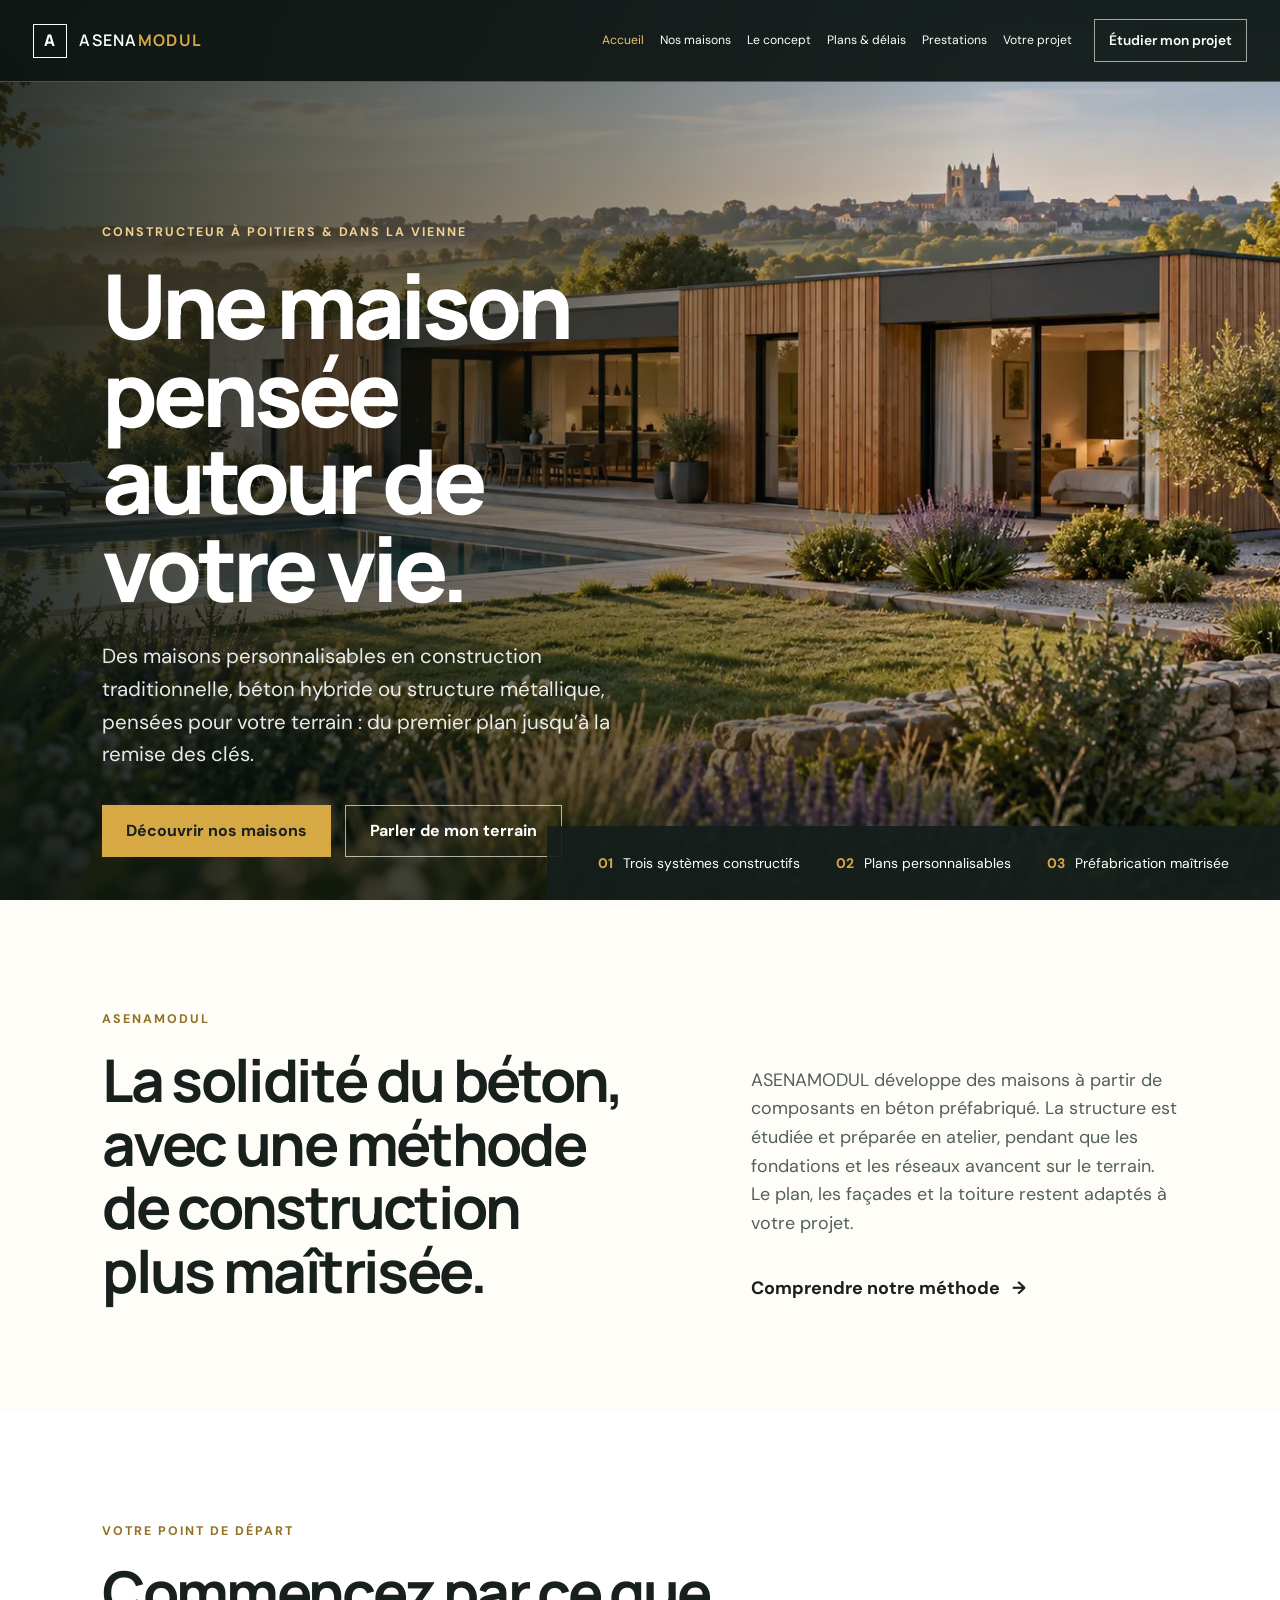
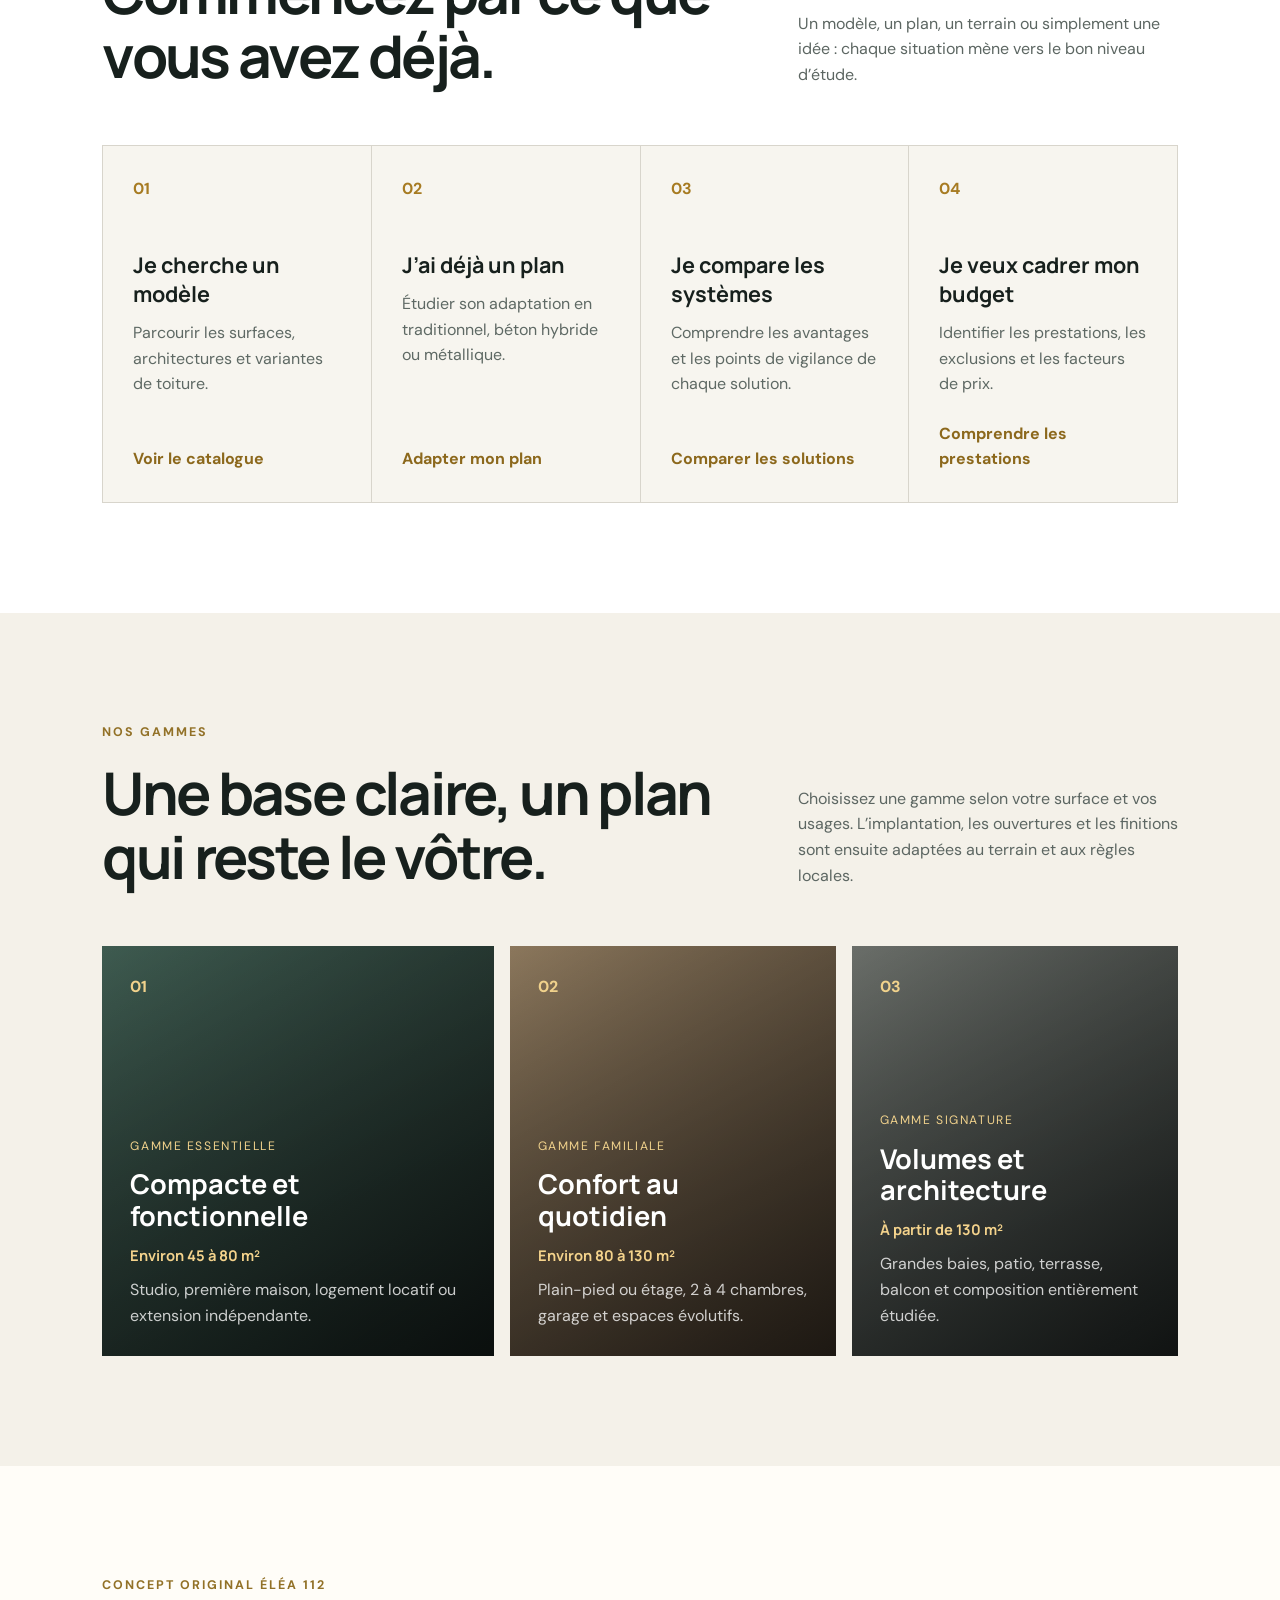
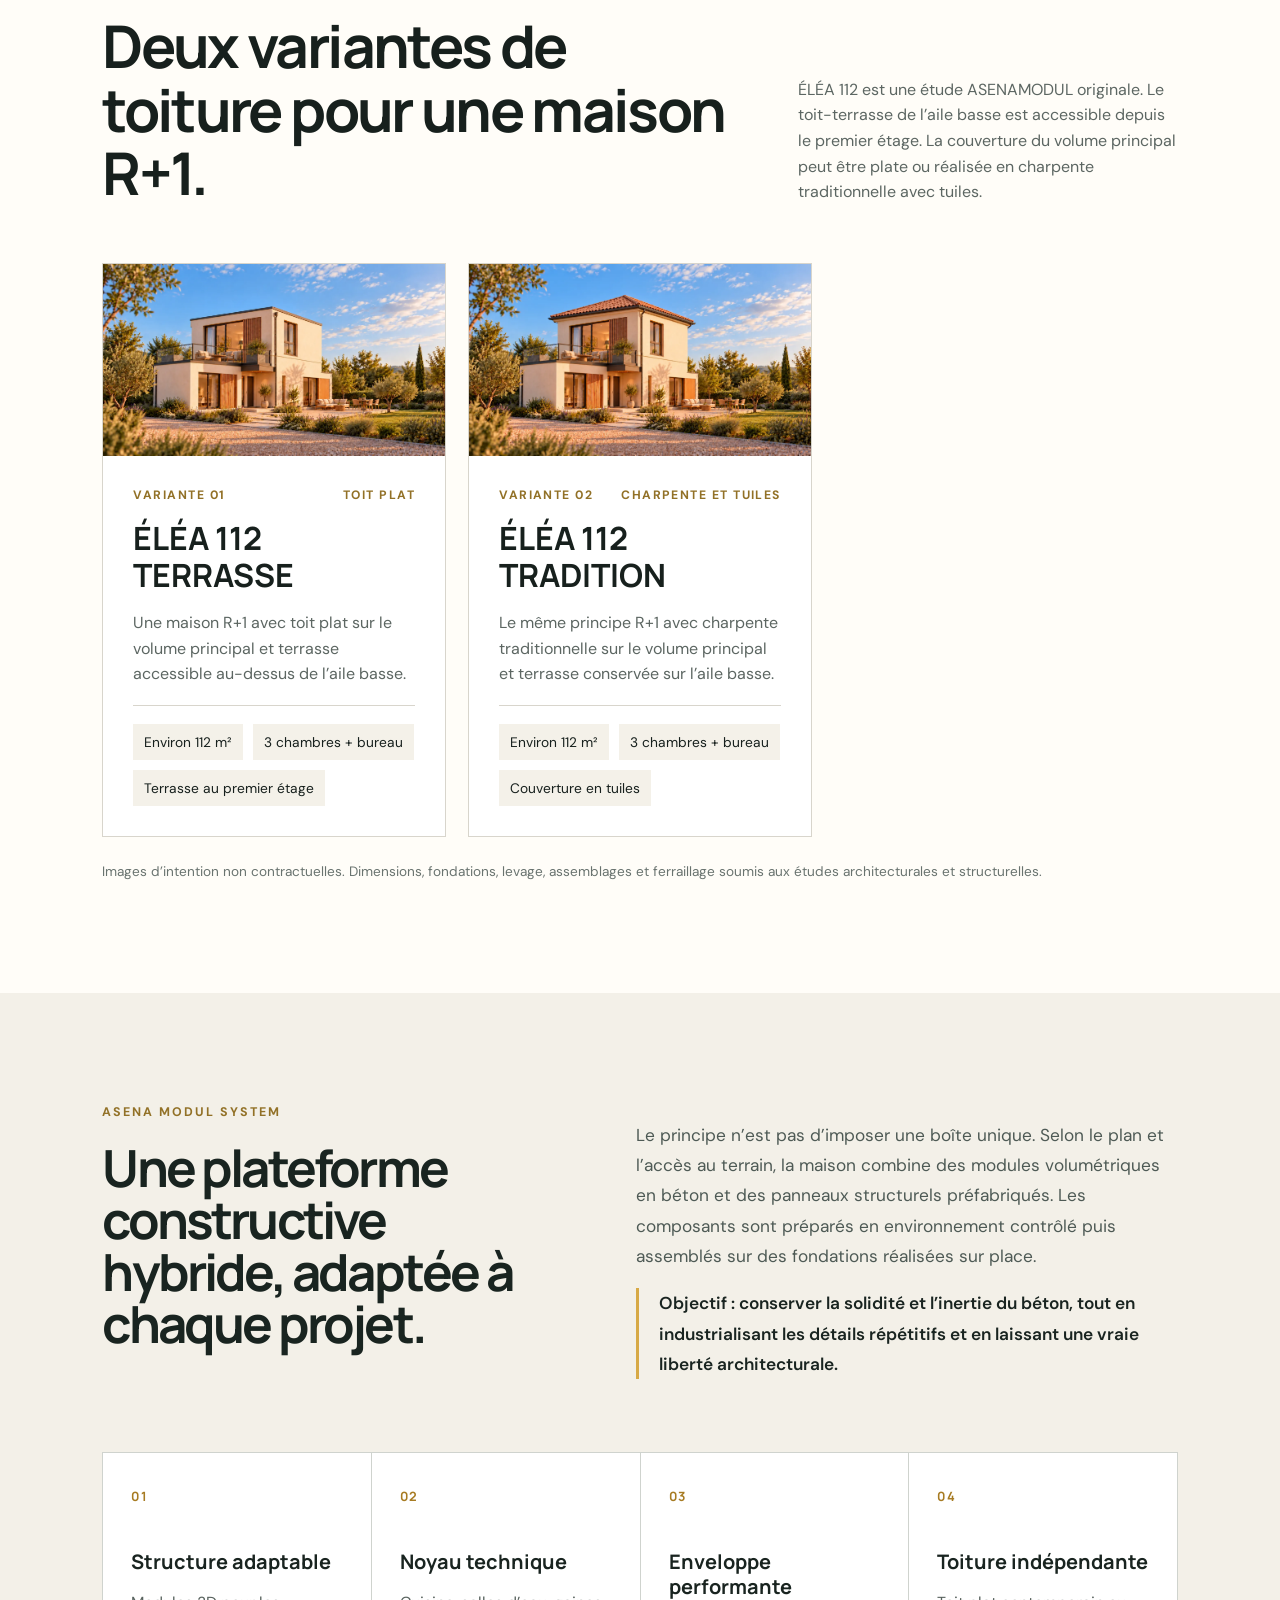
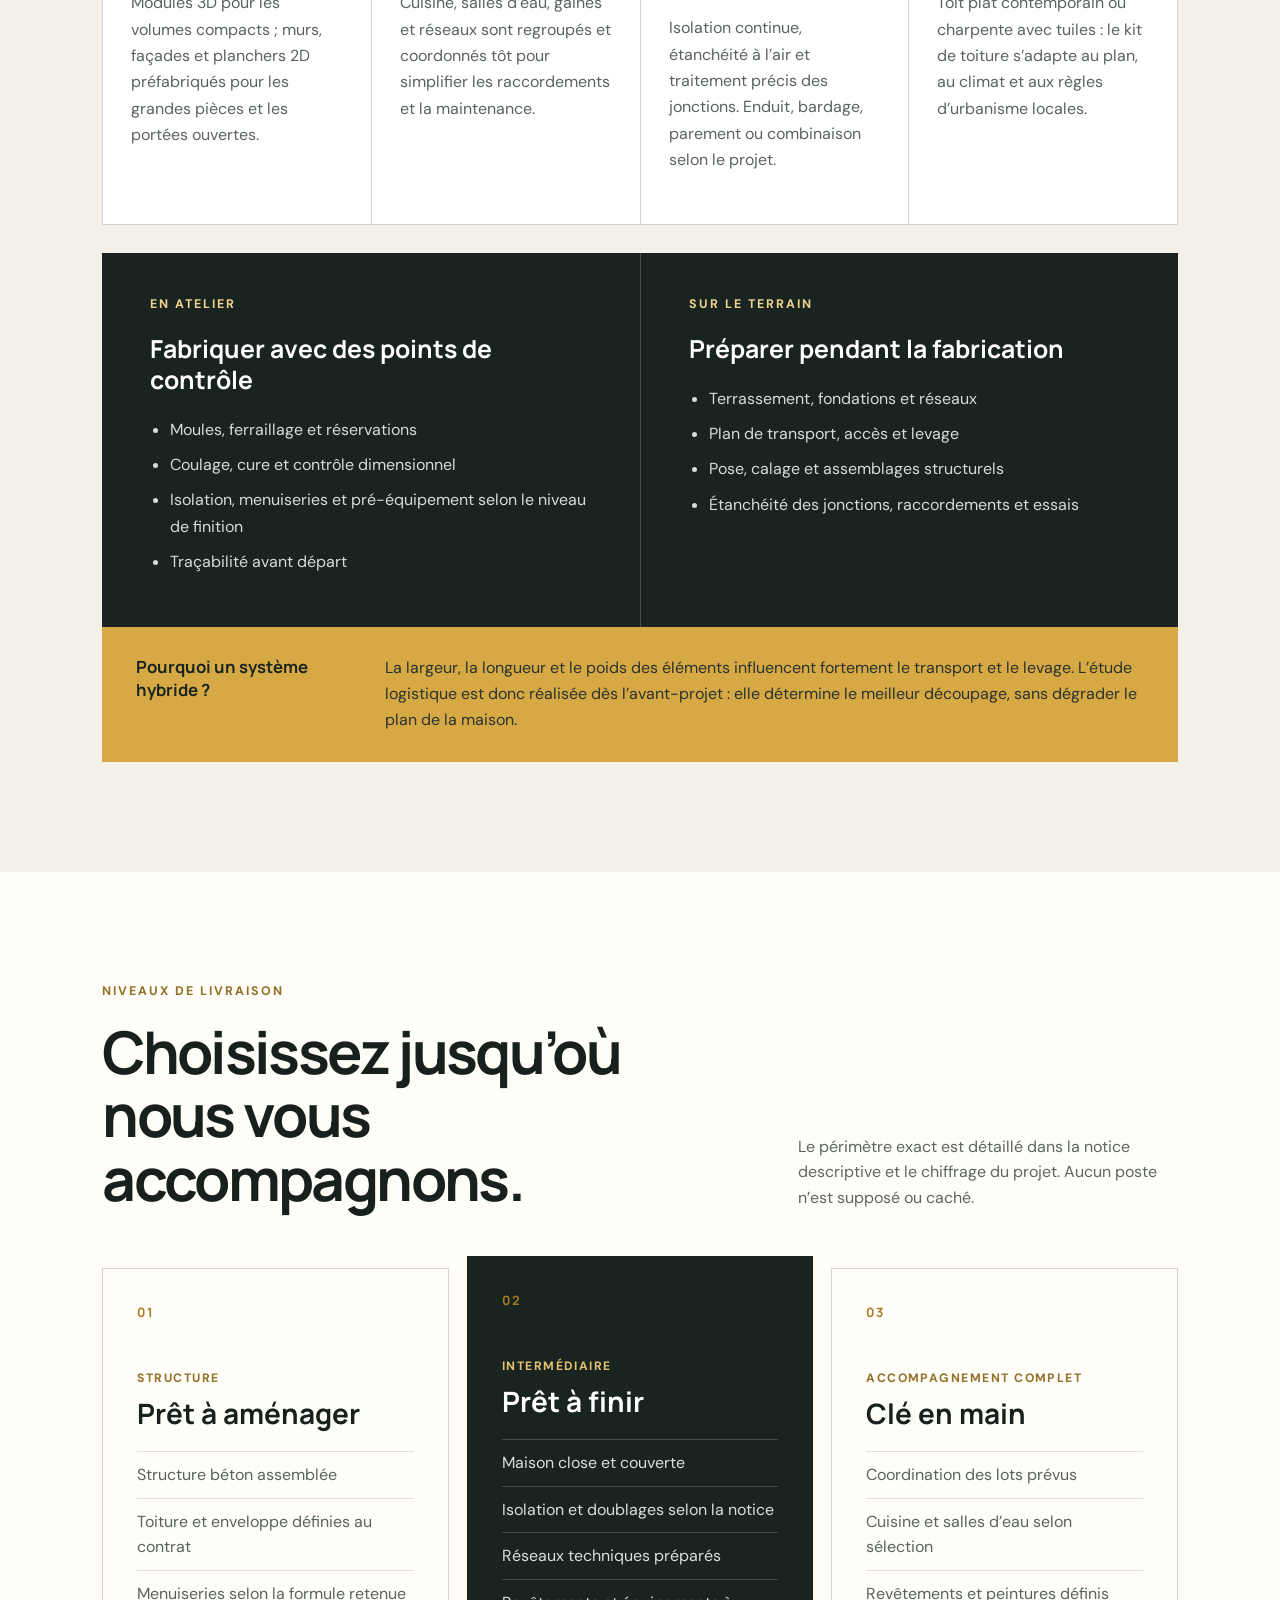
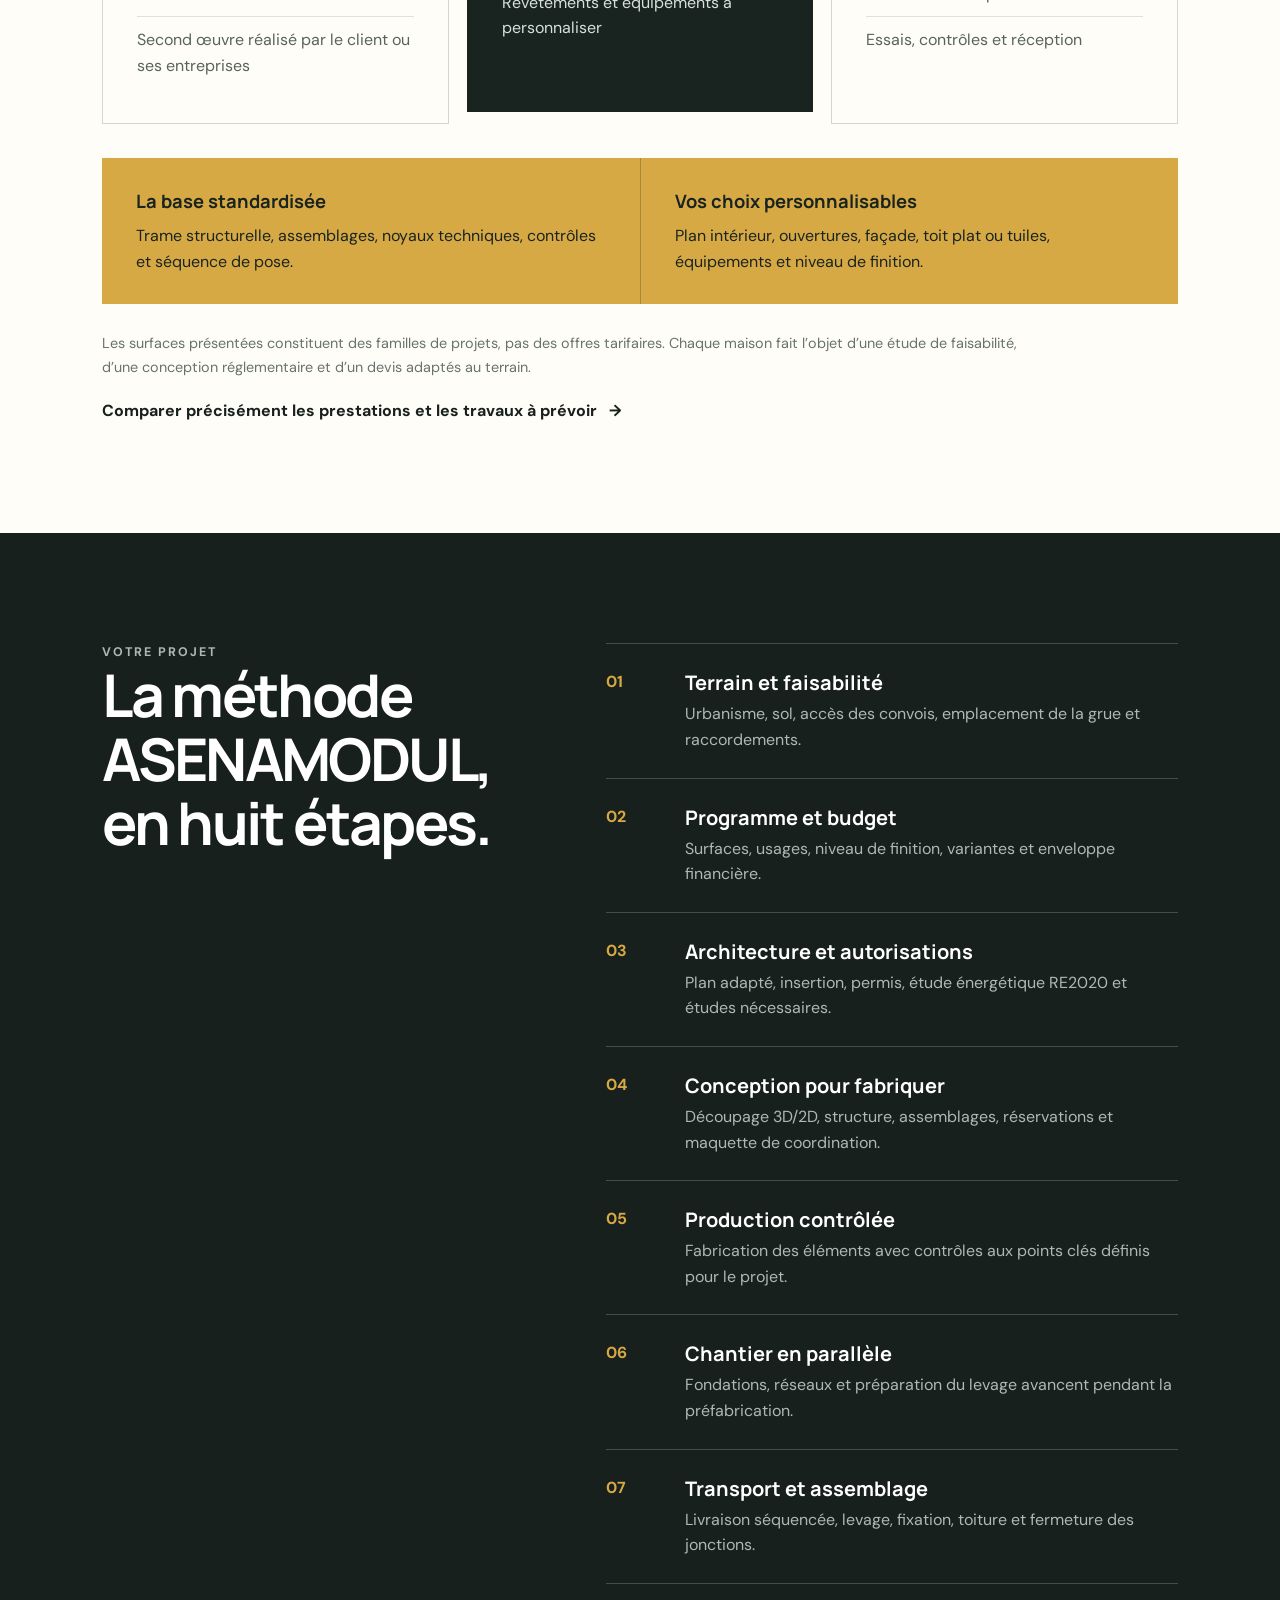
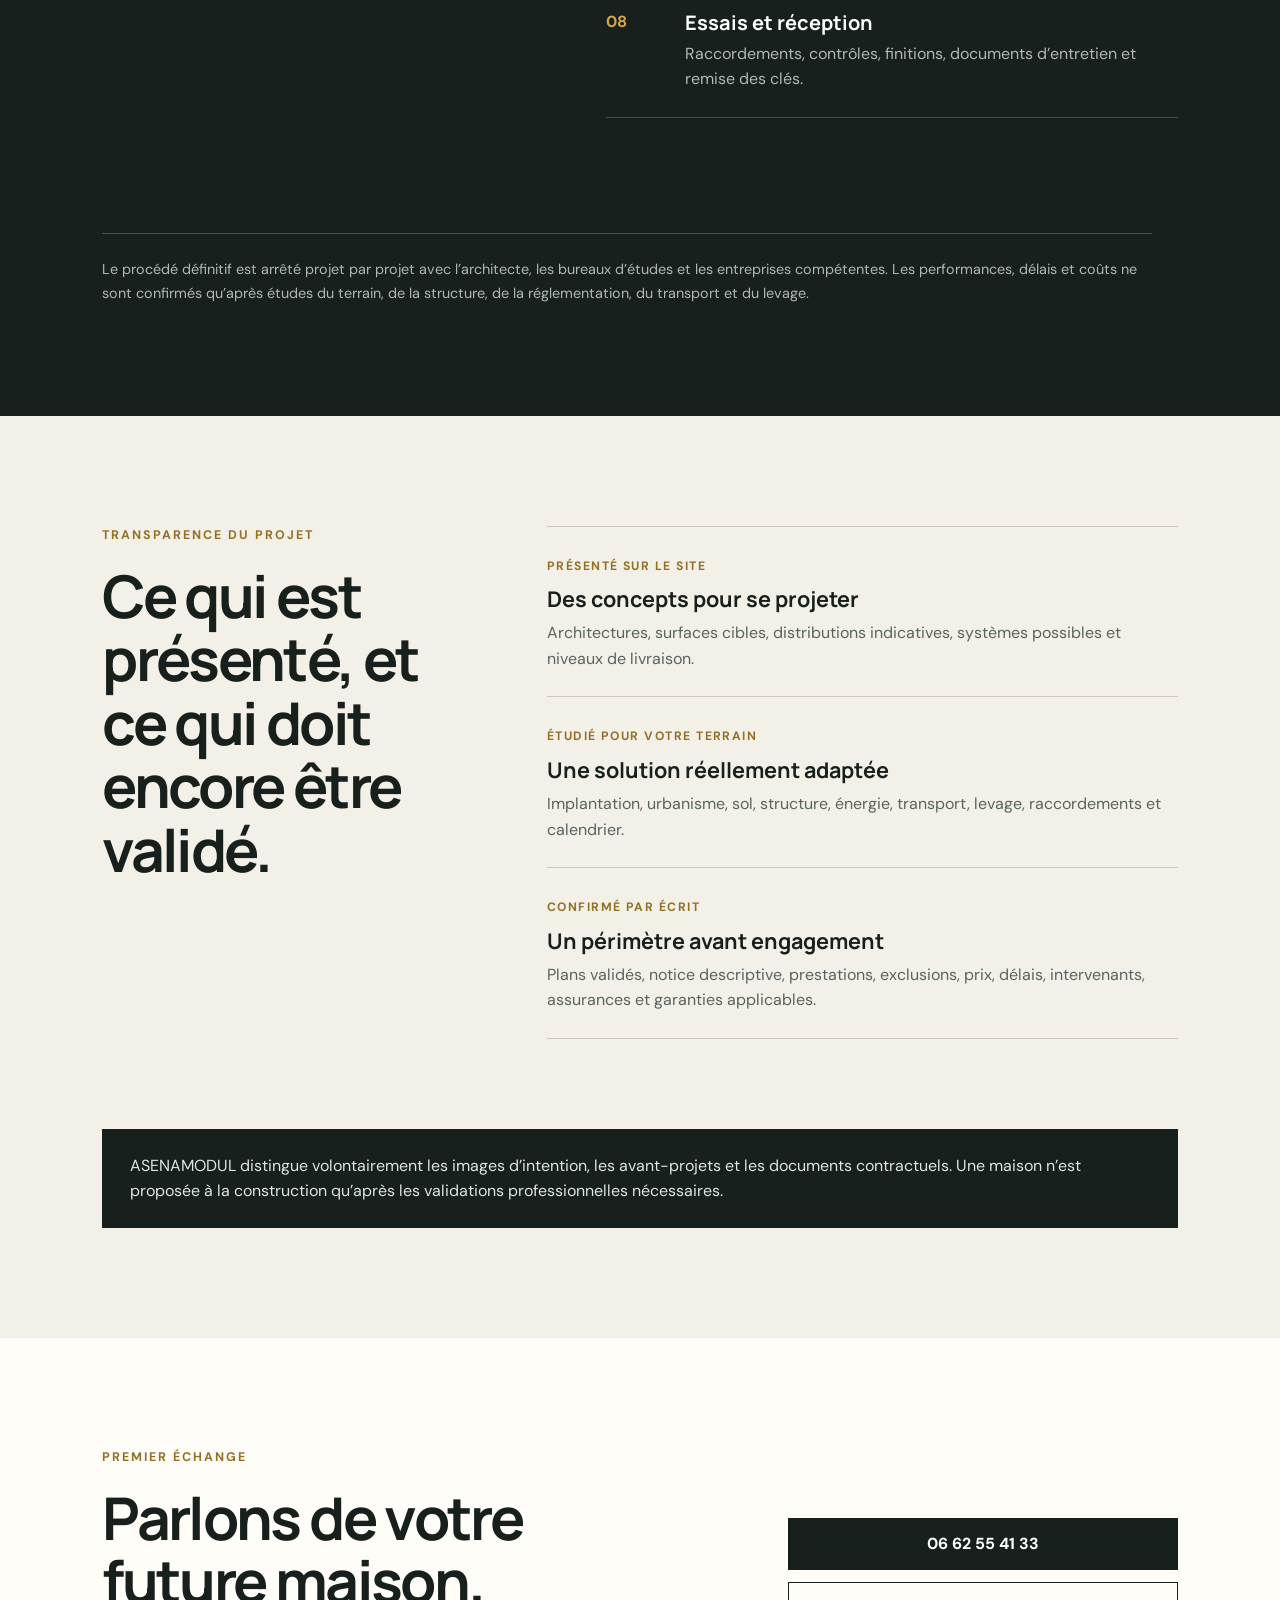
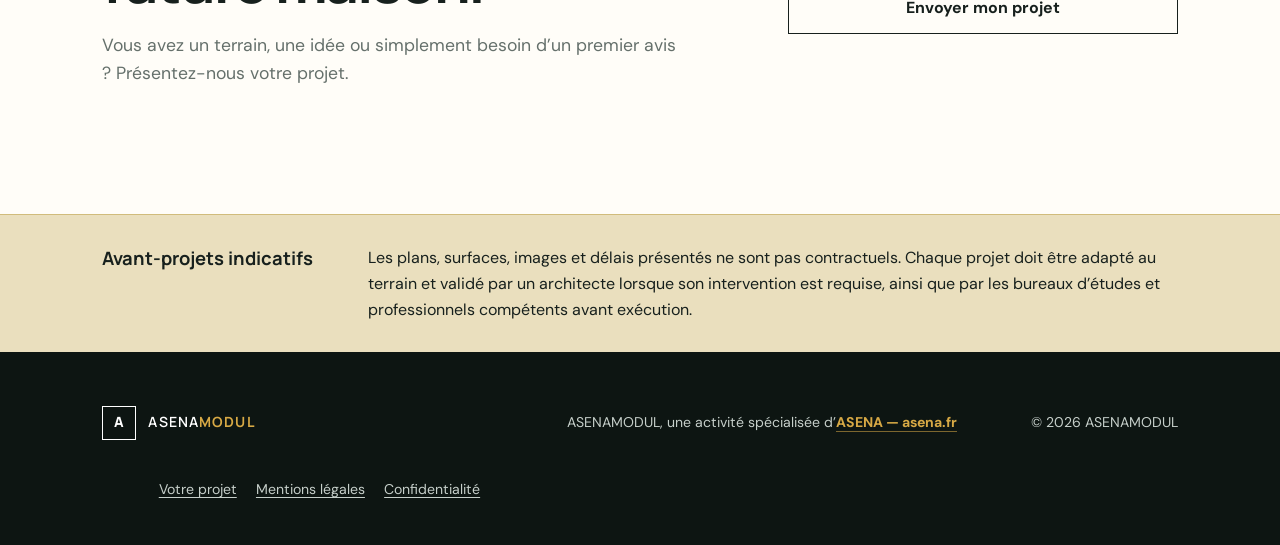
==== commit c3e6e0c3: "Forcer le chargement de la barre corrigée" ====
--- a/index.html
+++ b/index.html
@@ -19,7 +19,7 @@
 <meta property="og:description" content="ASENAMODUL conçoit et construit des maisons modulaires personnalisables à Poitiers, dans la Vienne et les secteurs voisins.">
 <meta property="og:url" content="https://asenamodul.com/">
 <meta name="twitter:card" content="summary_large_image">
-  <link rel="stylesheet" href="v22.css?v=22">
+  <link rel="stylesheet" href="v22.css?v=23">
 <style id="mobile-v22-fix">@media (max-width:900px){.hero-copy{width:100%!important;max-width:100%!important;padding-right:20px!important}.hero-copy>p:not(.eyebrow),.hero-copy .eyebrow{width:100%!important;max-width:100%!important;white-space:normal!important;overflow-wrap:anywhere!important}.hero-proof{display:grid!important;grid-template-columns:repeat(3,minmax(0,1fr))!important;gap:8px!important;left:0!important;right:0!important;max-width:100%!important}.hero-proof span{min-width:0!important;overflow-wrap:anywhere!important}}</style>
 </head>
 <body>
--- a/v22.css
+++ b/v22.css
@@ -48,6 +48,8 @@
 @media (max-width: 900px) {
   .site-header { padding-left: 20px; padding-right: 20px; }
 
+  .hero-copy { transform: translateY(70px); }
+
   .hero-copy {
     box-sizing: border-box;
     width: 100vw !important;
@@ -71,3 +73,13 @@
 
   .hero-proof span { min-width: 0; }
 }
+
+/* Barre du haut sombre et texte d'accueil clairement séparé du logo. */
+.site-header {
+  background: rgba(13, 21, 18, .92);
+  backdrop-filter: blur(8px);
+}
+
+@media (min-width: 901px) {
+  .hero-copy { transform: translateY(100px); }
+}
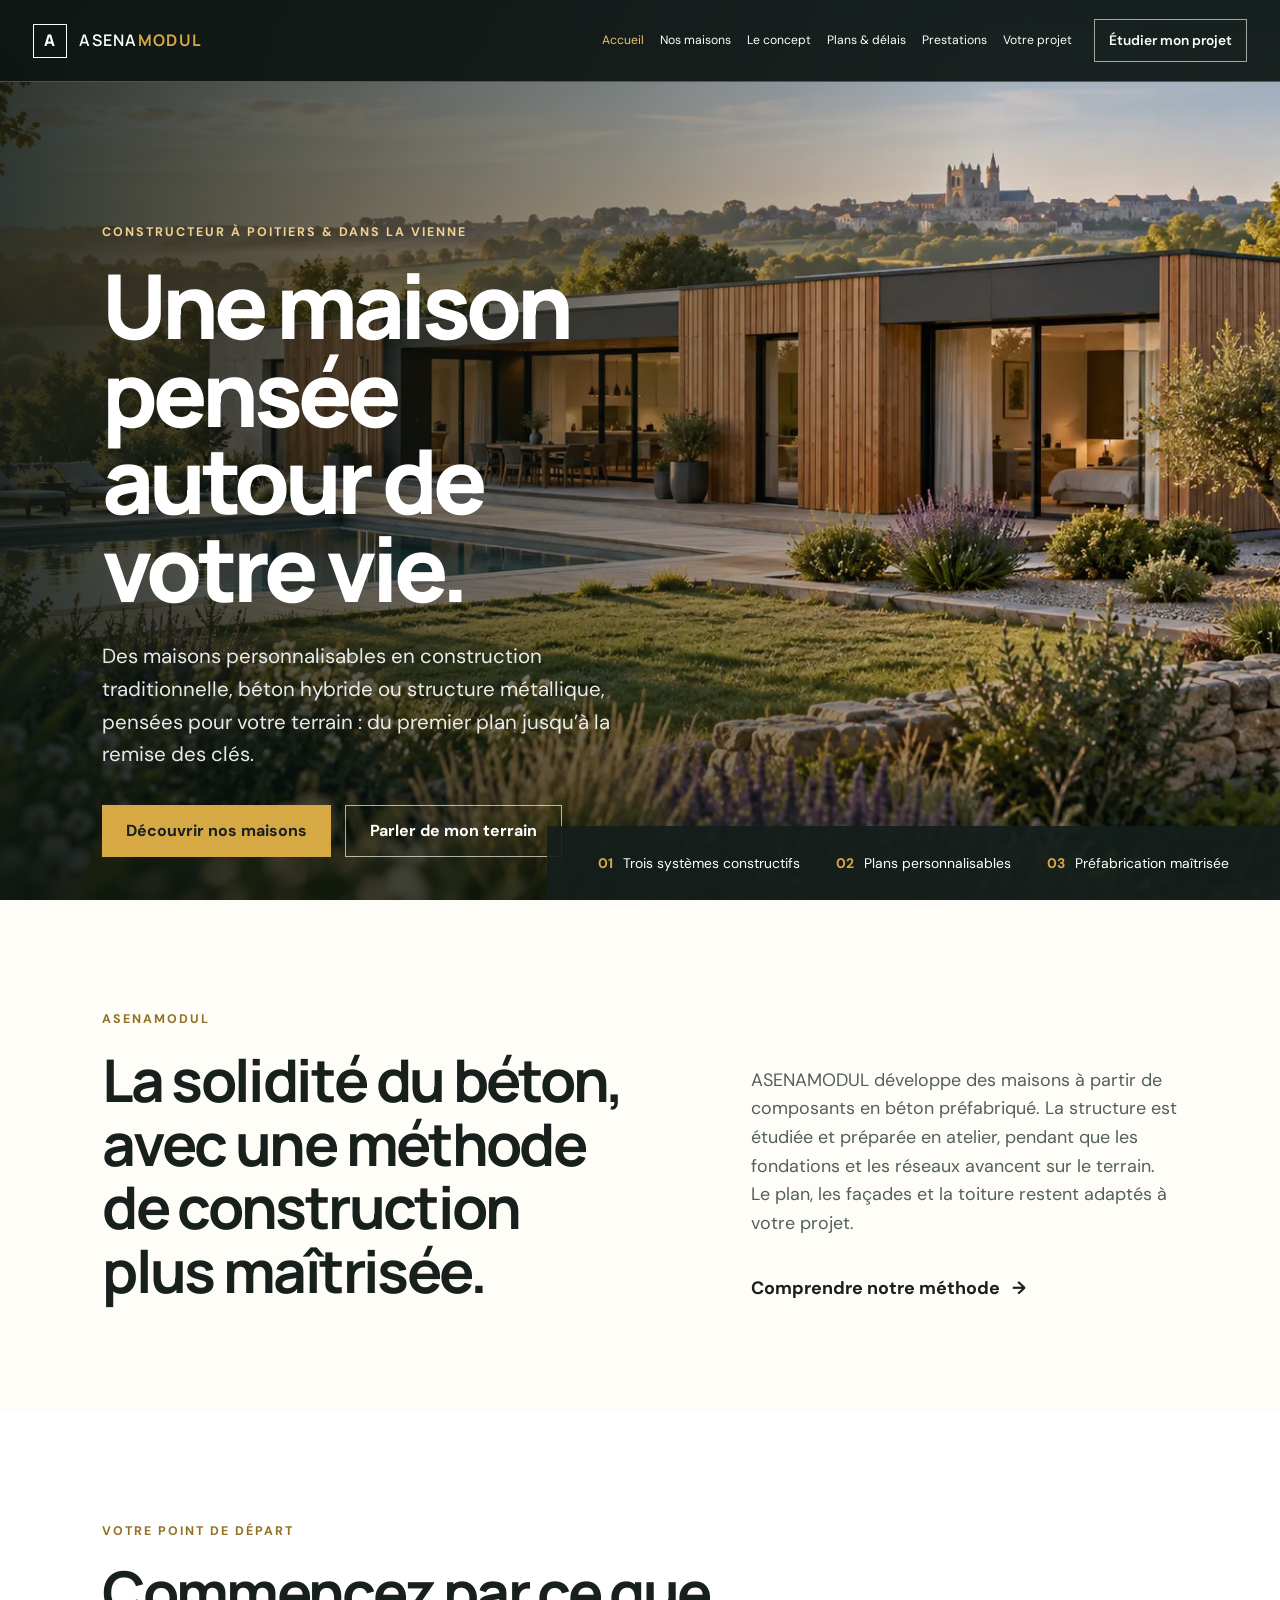
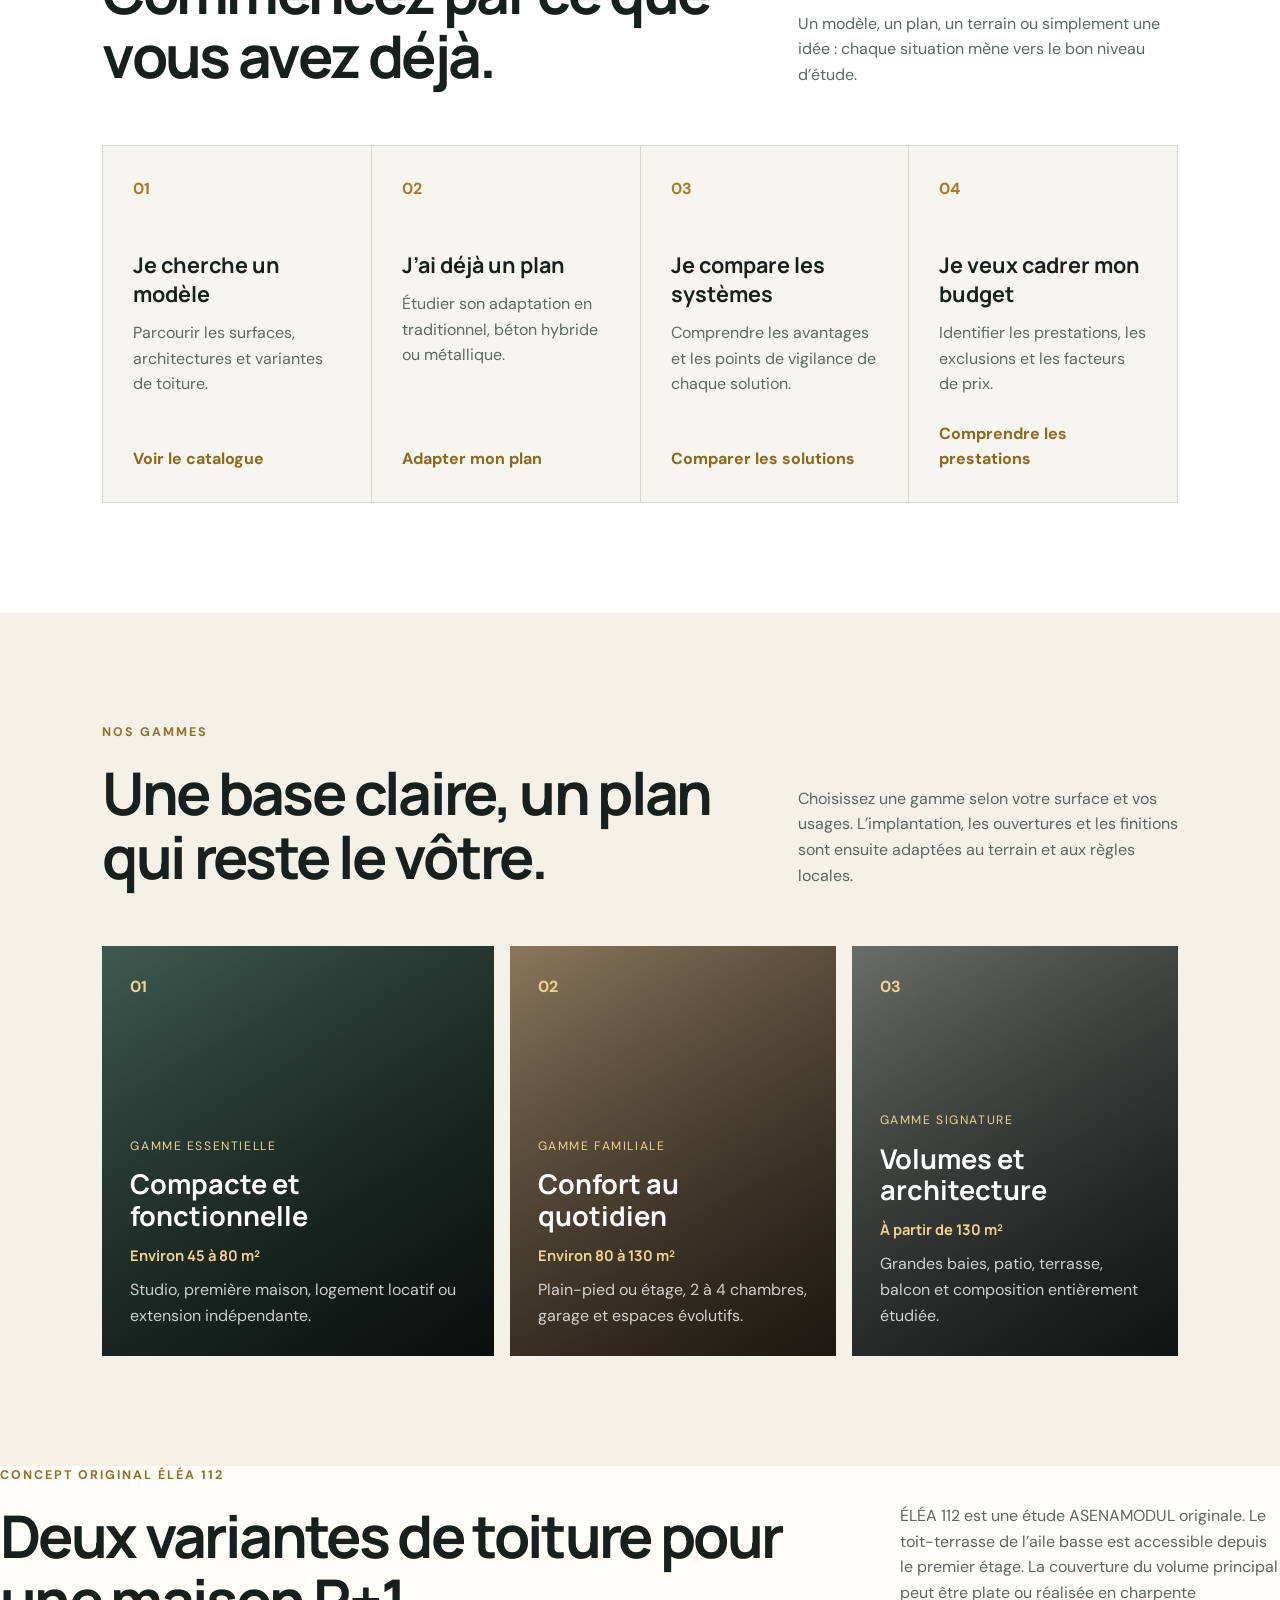
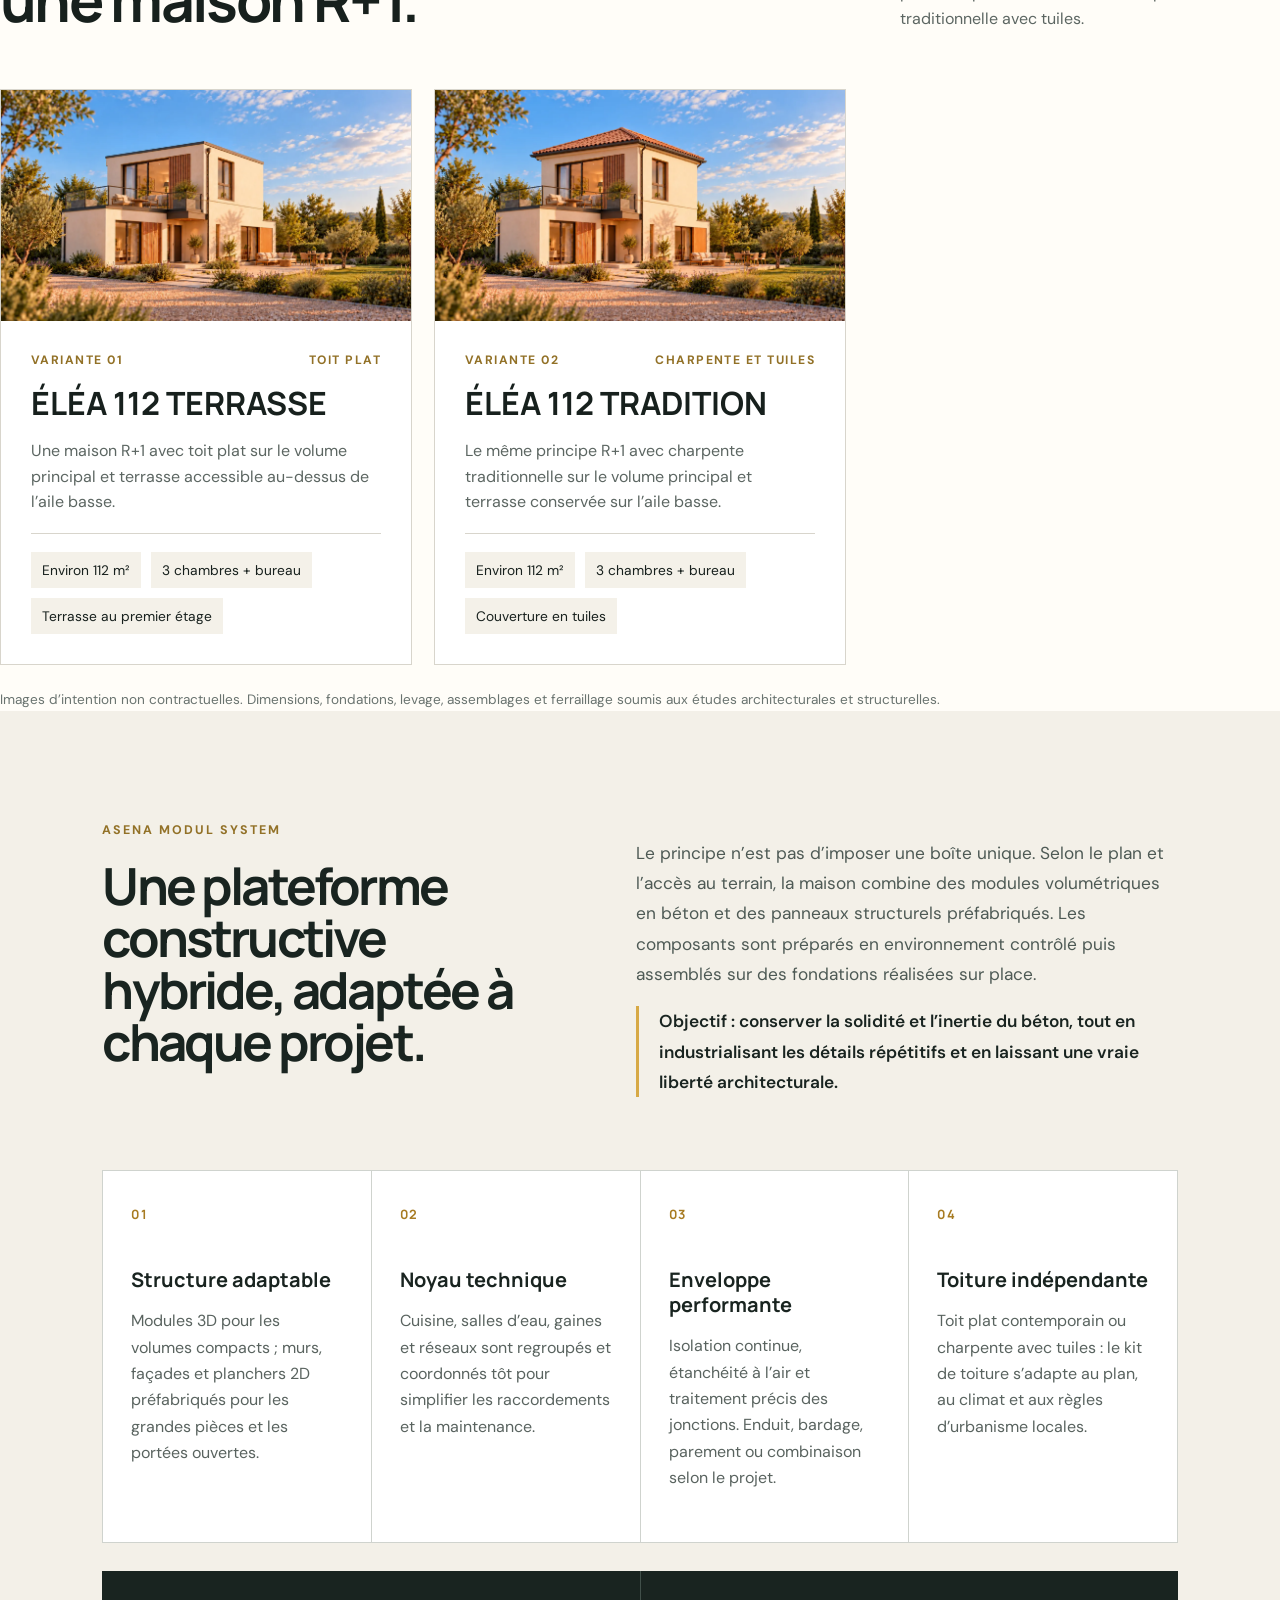
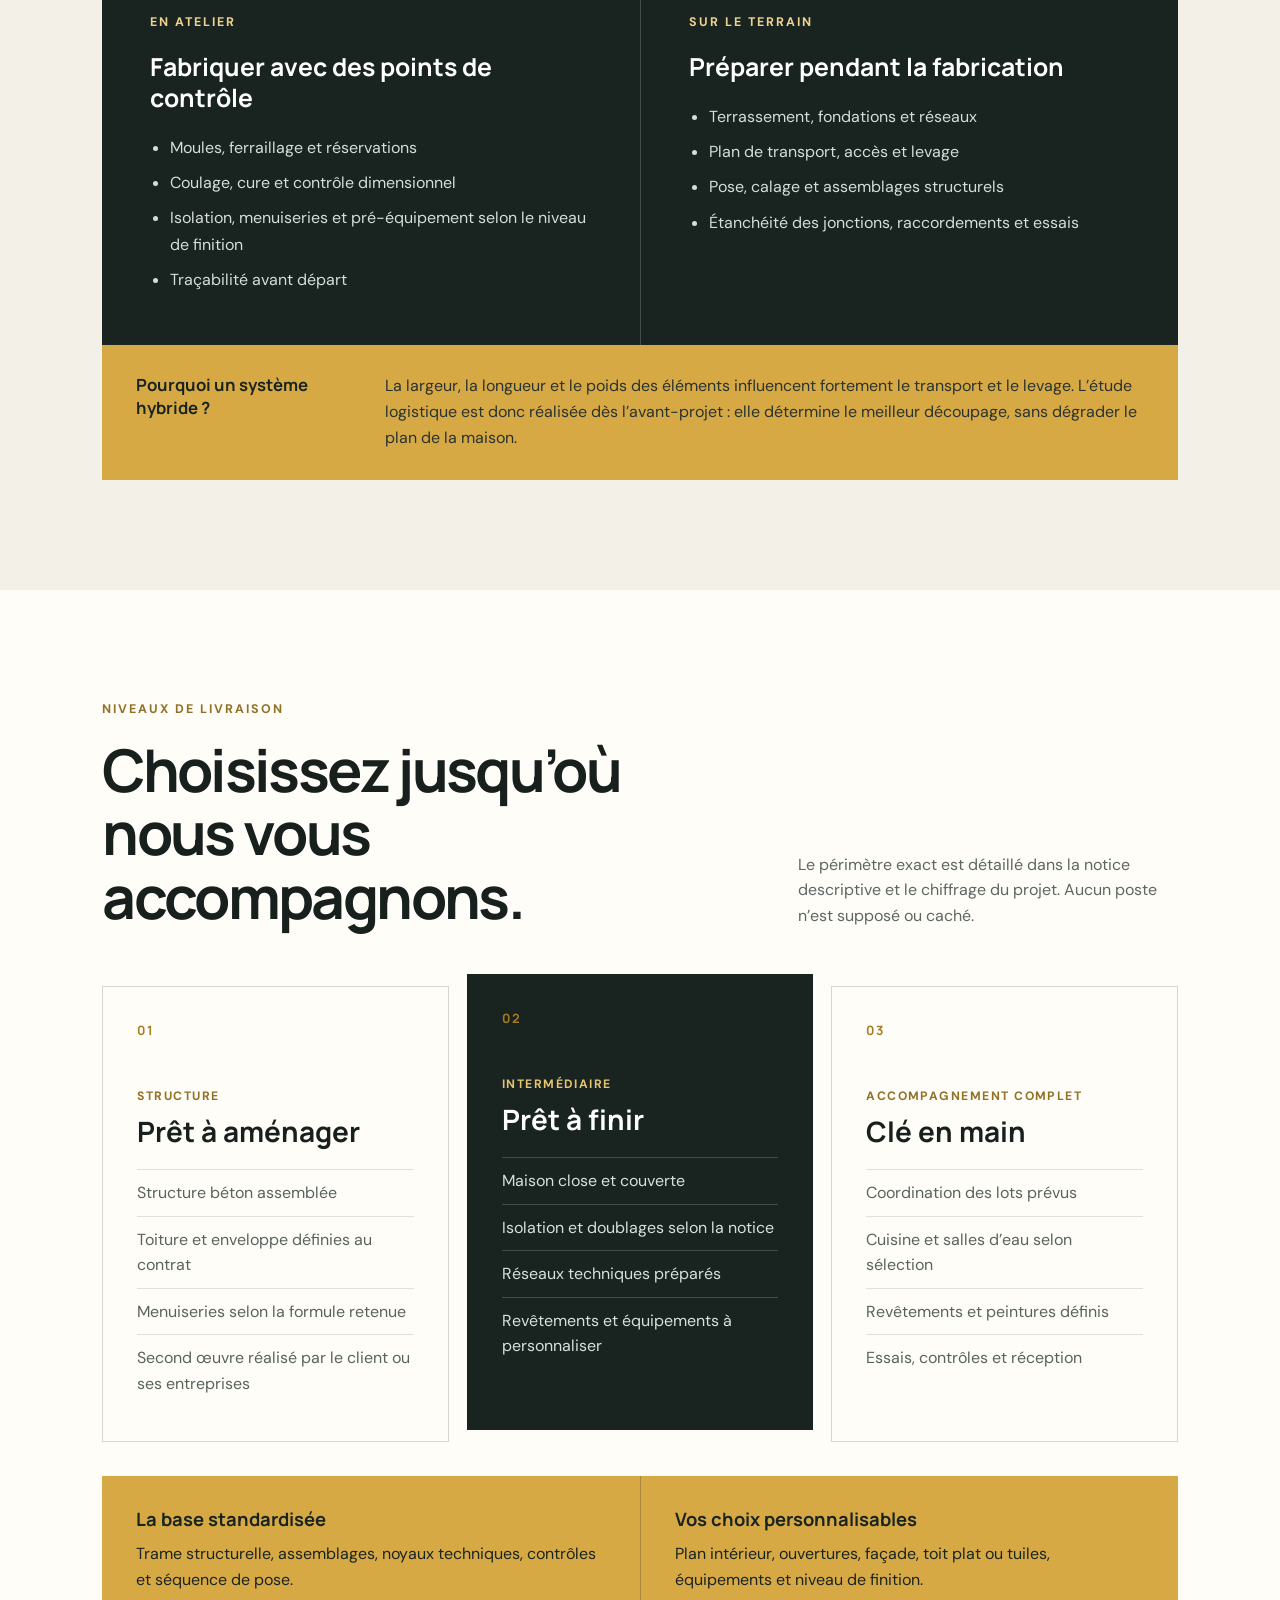
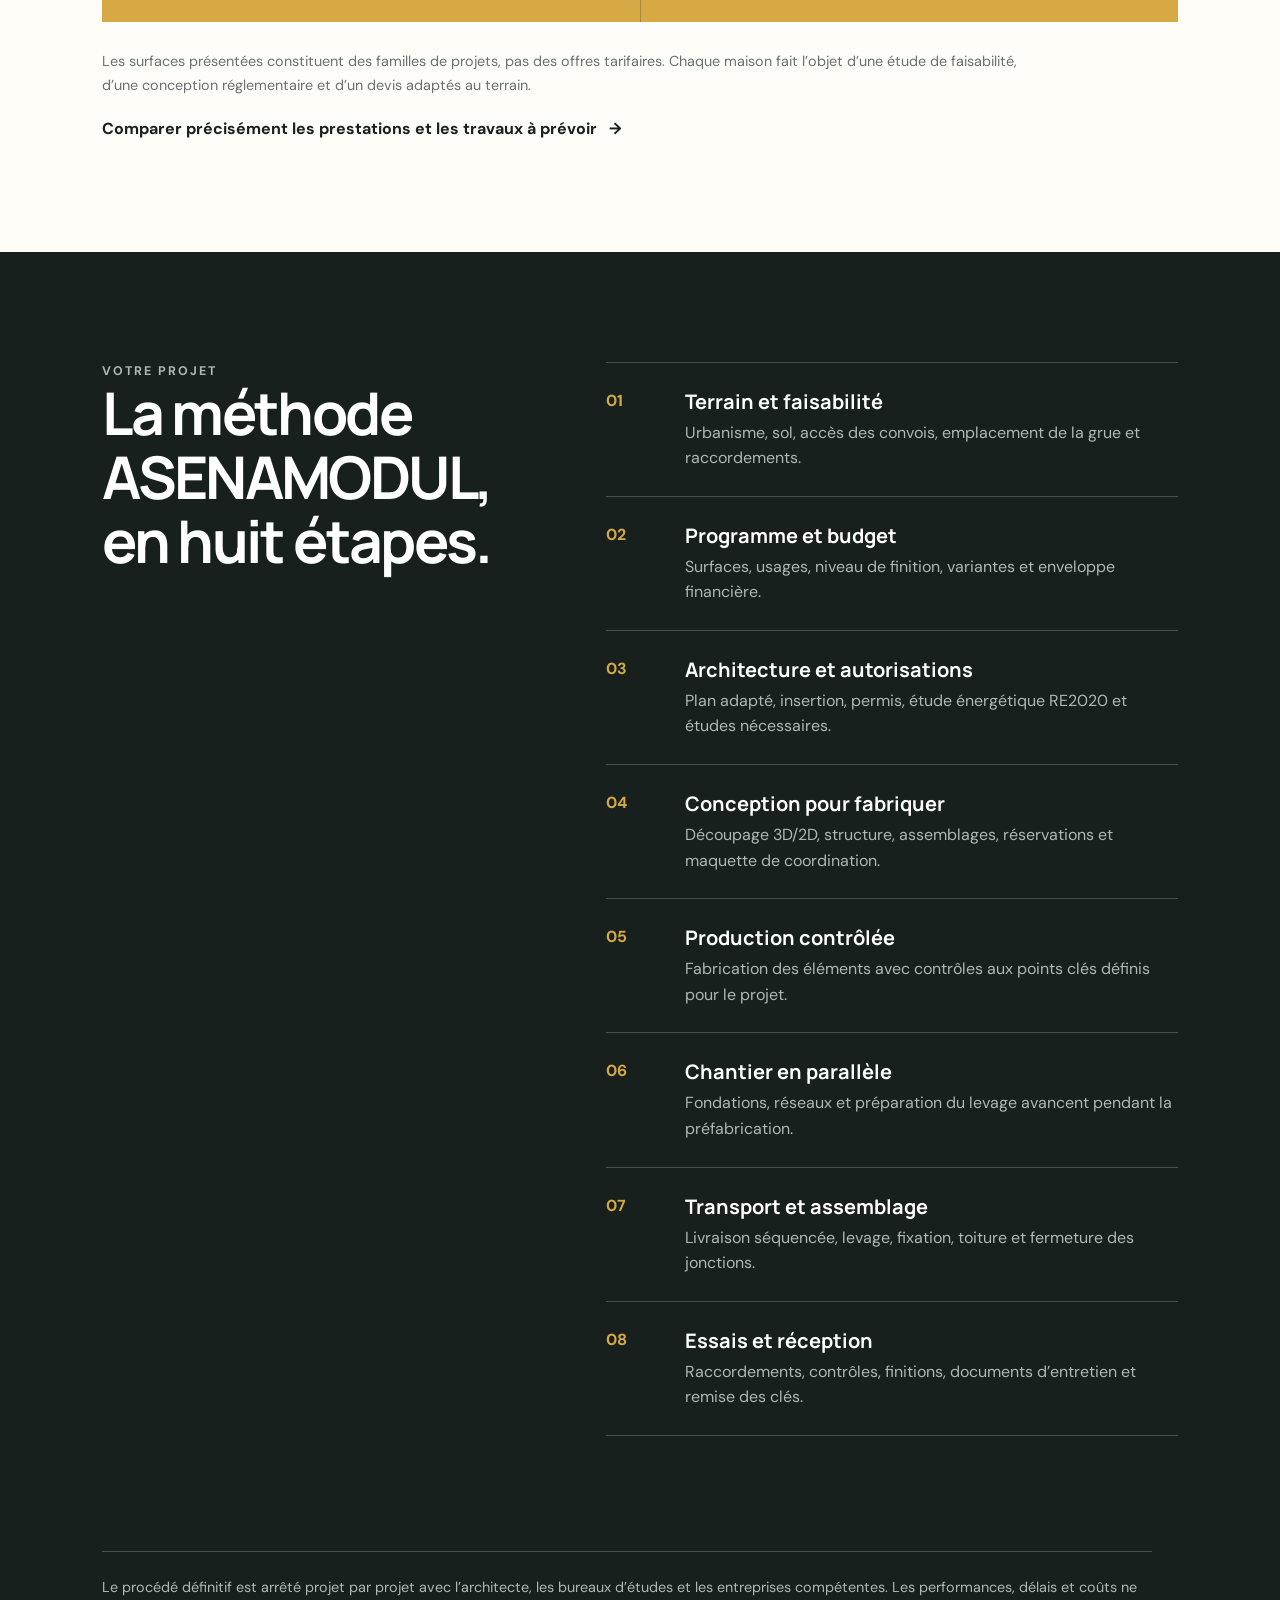
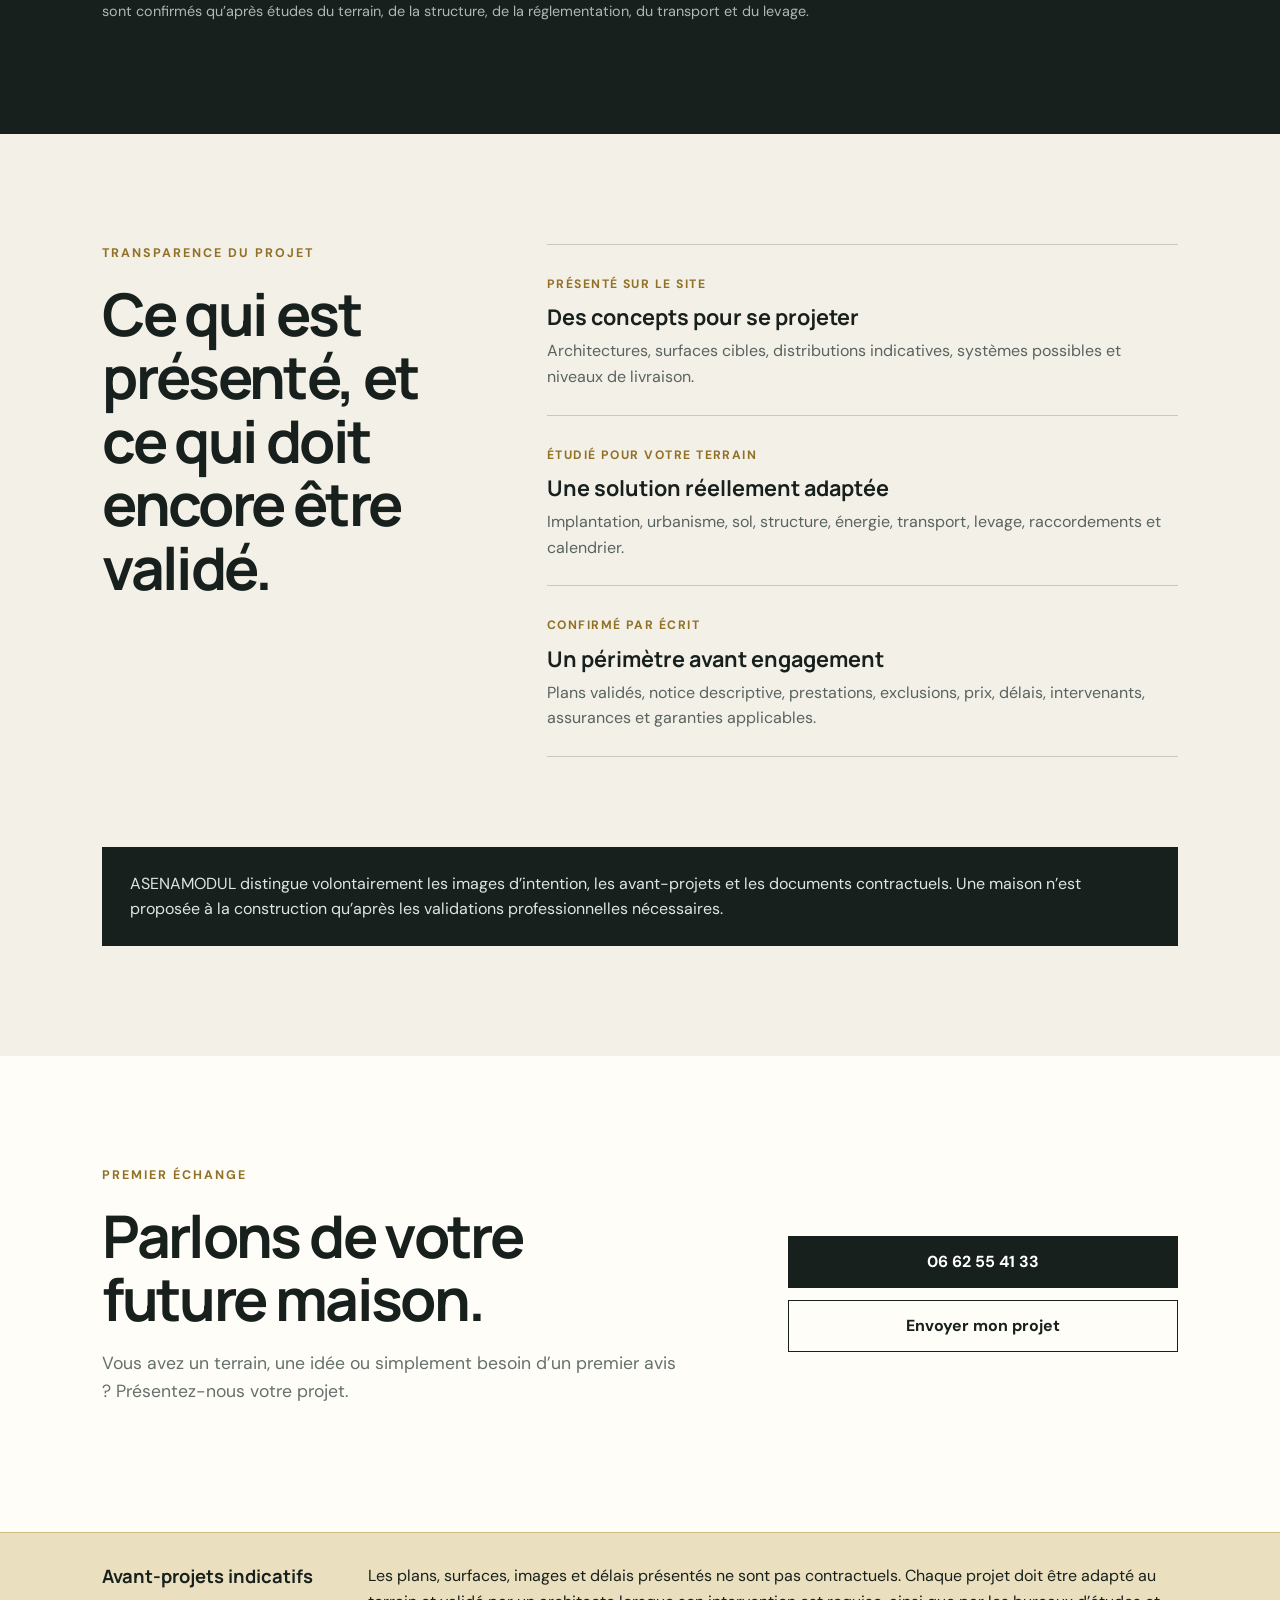
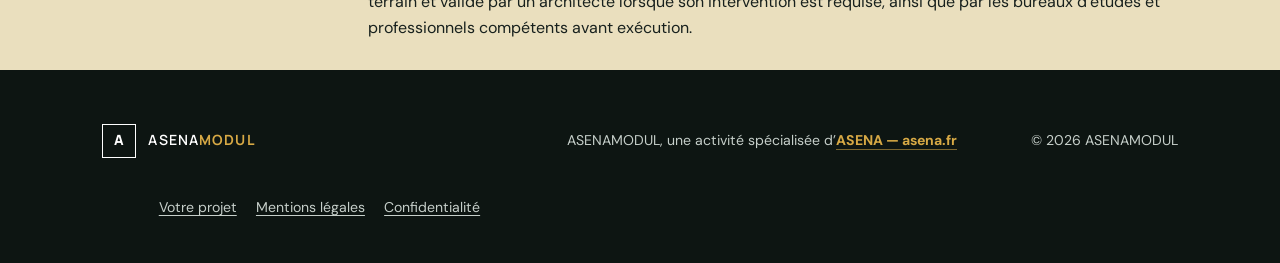
==== commit 573f4c4a: "Ajouter la section ASENA 63 BÉTON à l’accueil" ====
--- a/index.html
+++ b/index.html
@@ -106,7 +106,7 @@
       </div>
     </section>
 
-    <section class="variants section" id="variantes">
+    
       <div class="section-heading">
         <div><p class="eyebrow dark">Concept original ÉLÉA 112</p><h2>Deux variantes de toiture pour une maison R+1.</h2></div>
         <p>ÉLÉA 112 est une étude ASENAMODUL originale. Le toit-terrasse de l’aile basse est accessible depuis le premier étage. La couverture du volume principal peut être plate ou réalisée en charpente traditionnelle avec tuiles.</p>
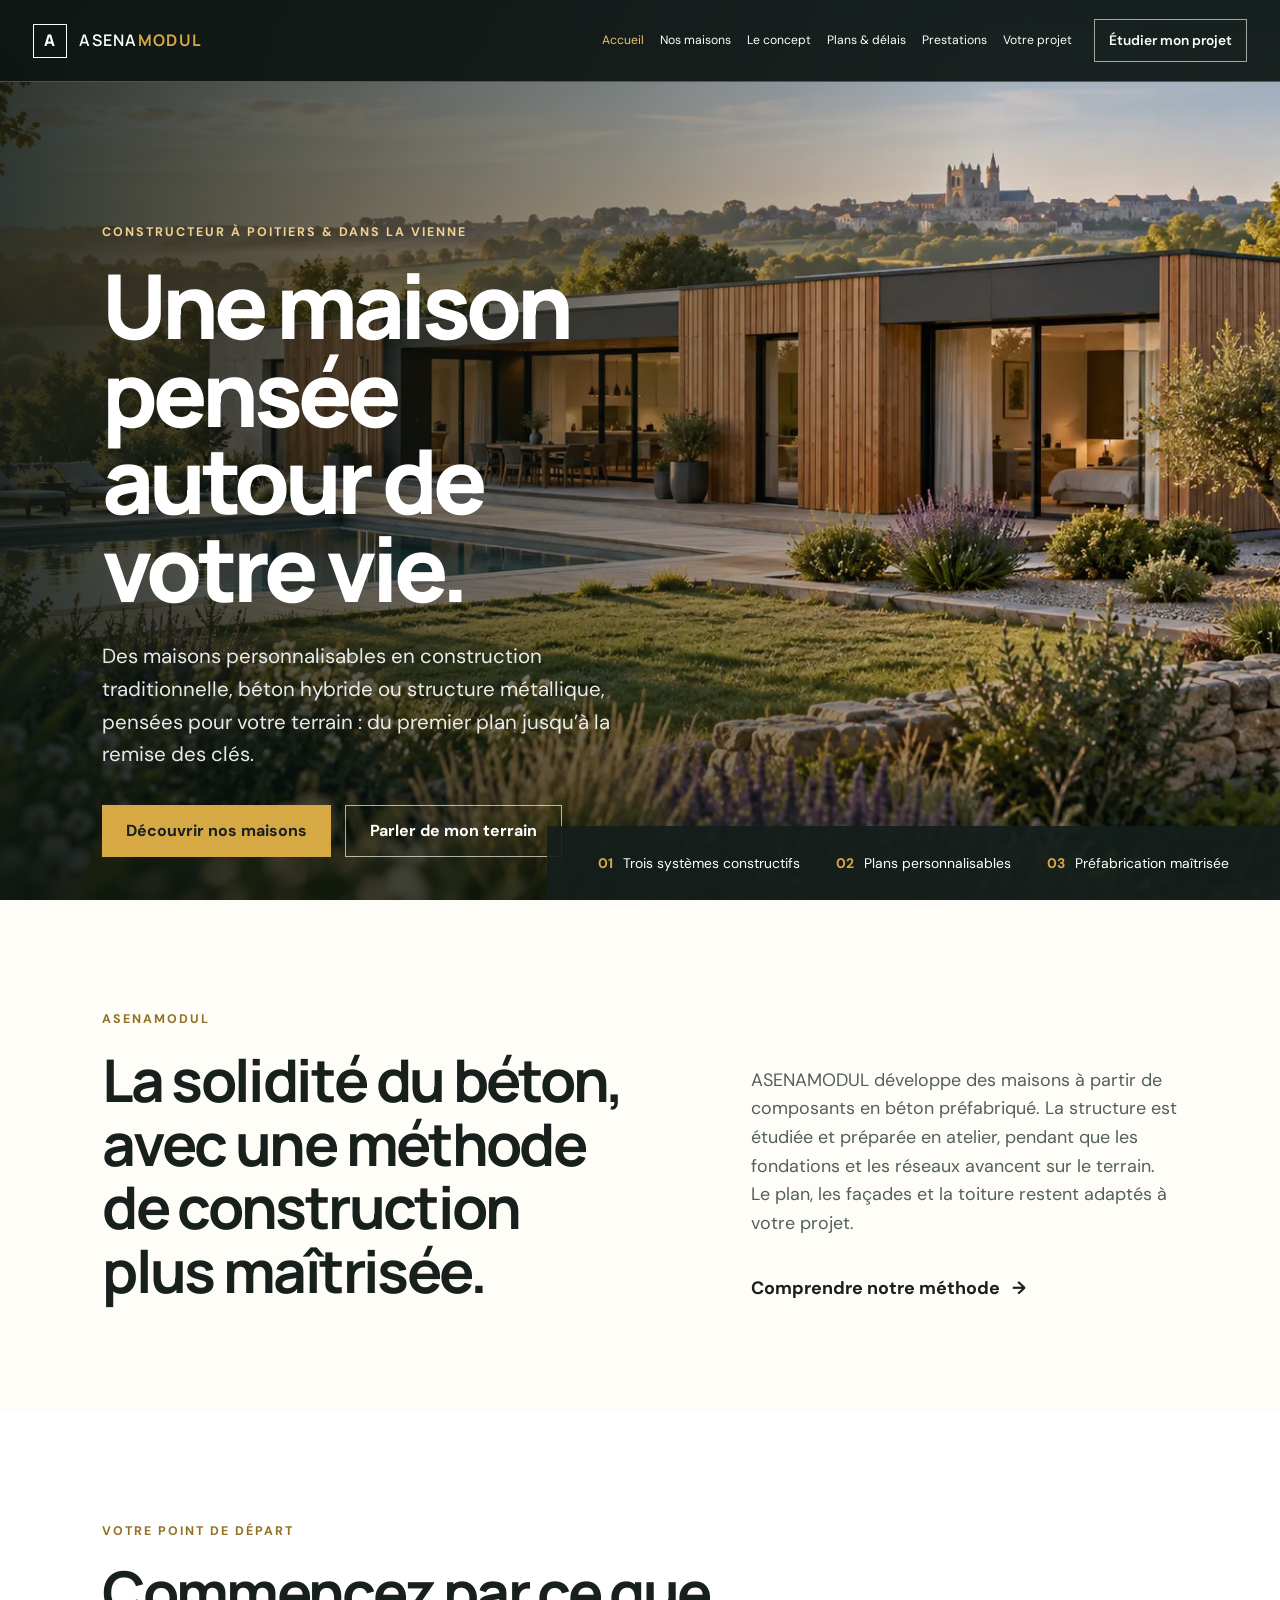
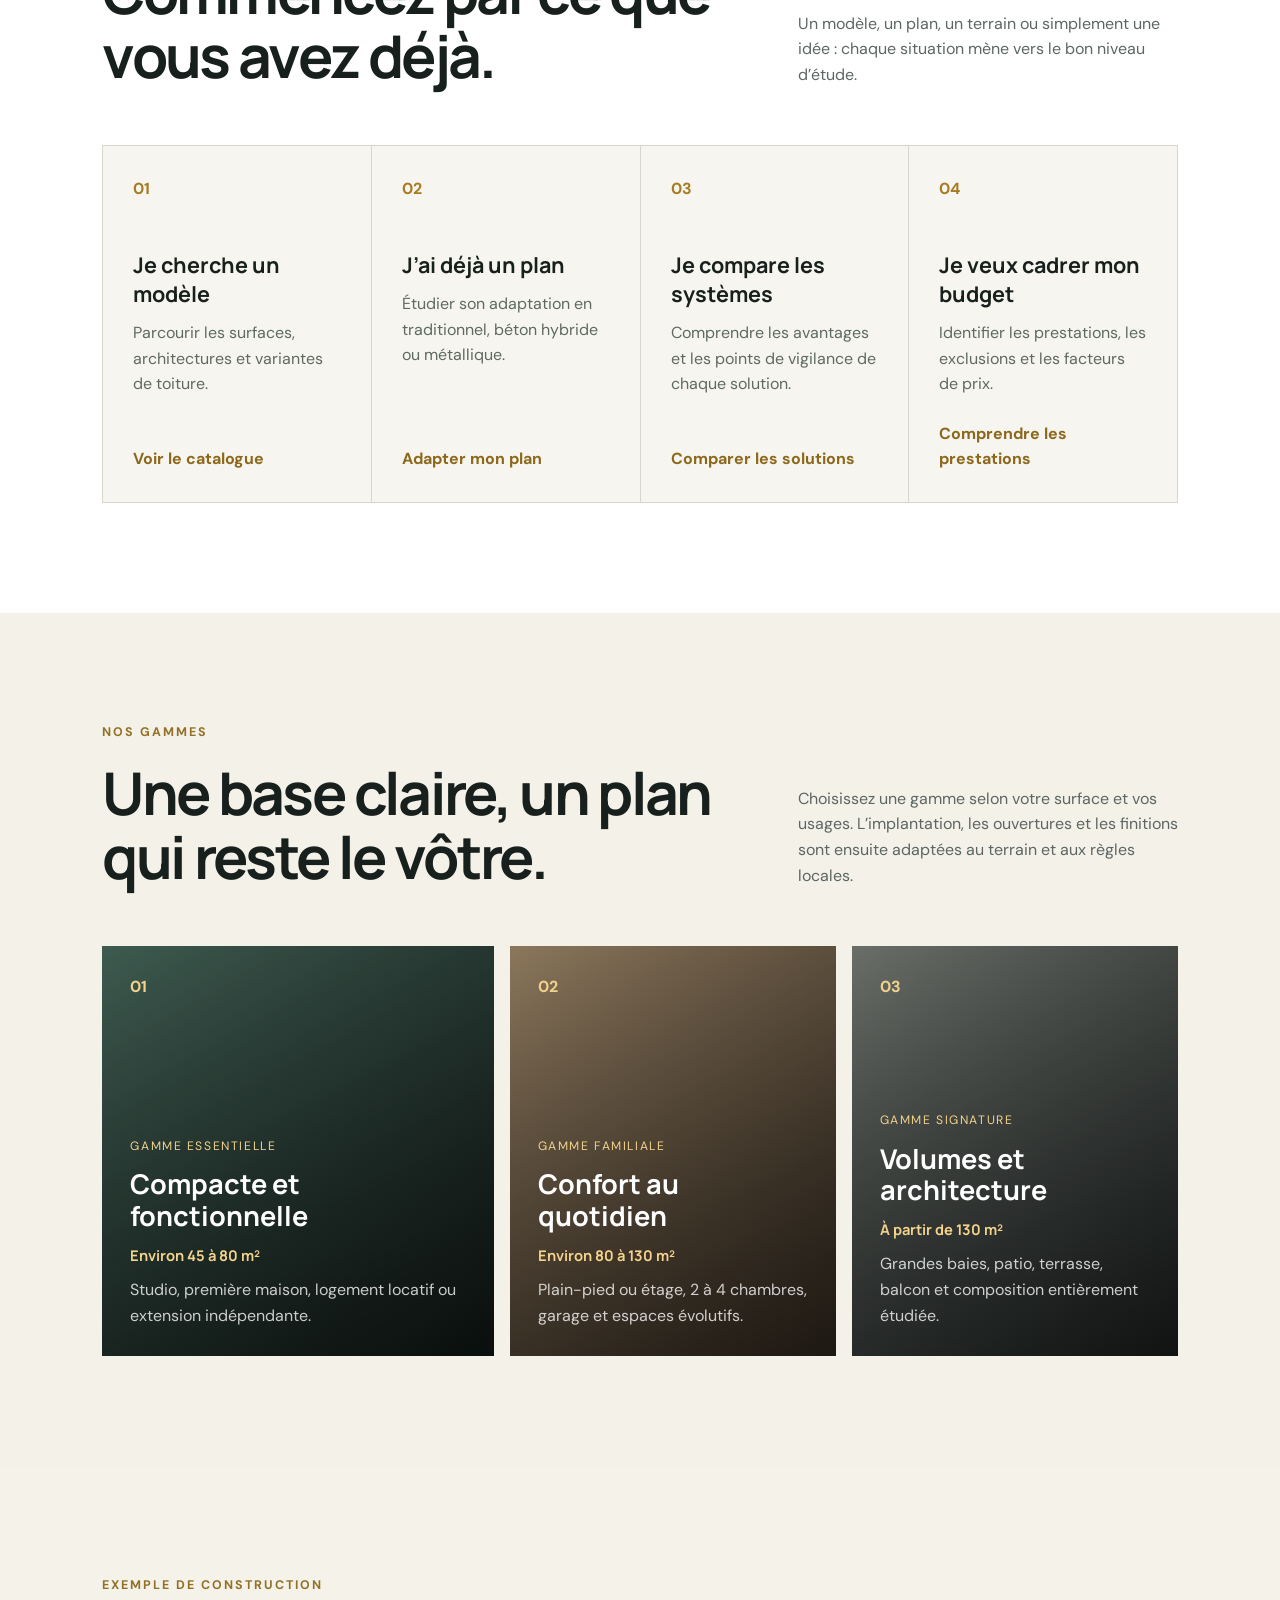
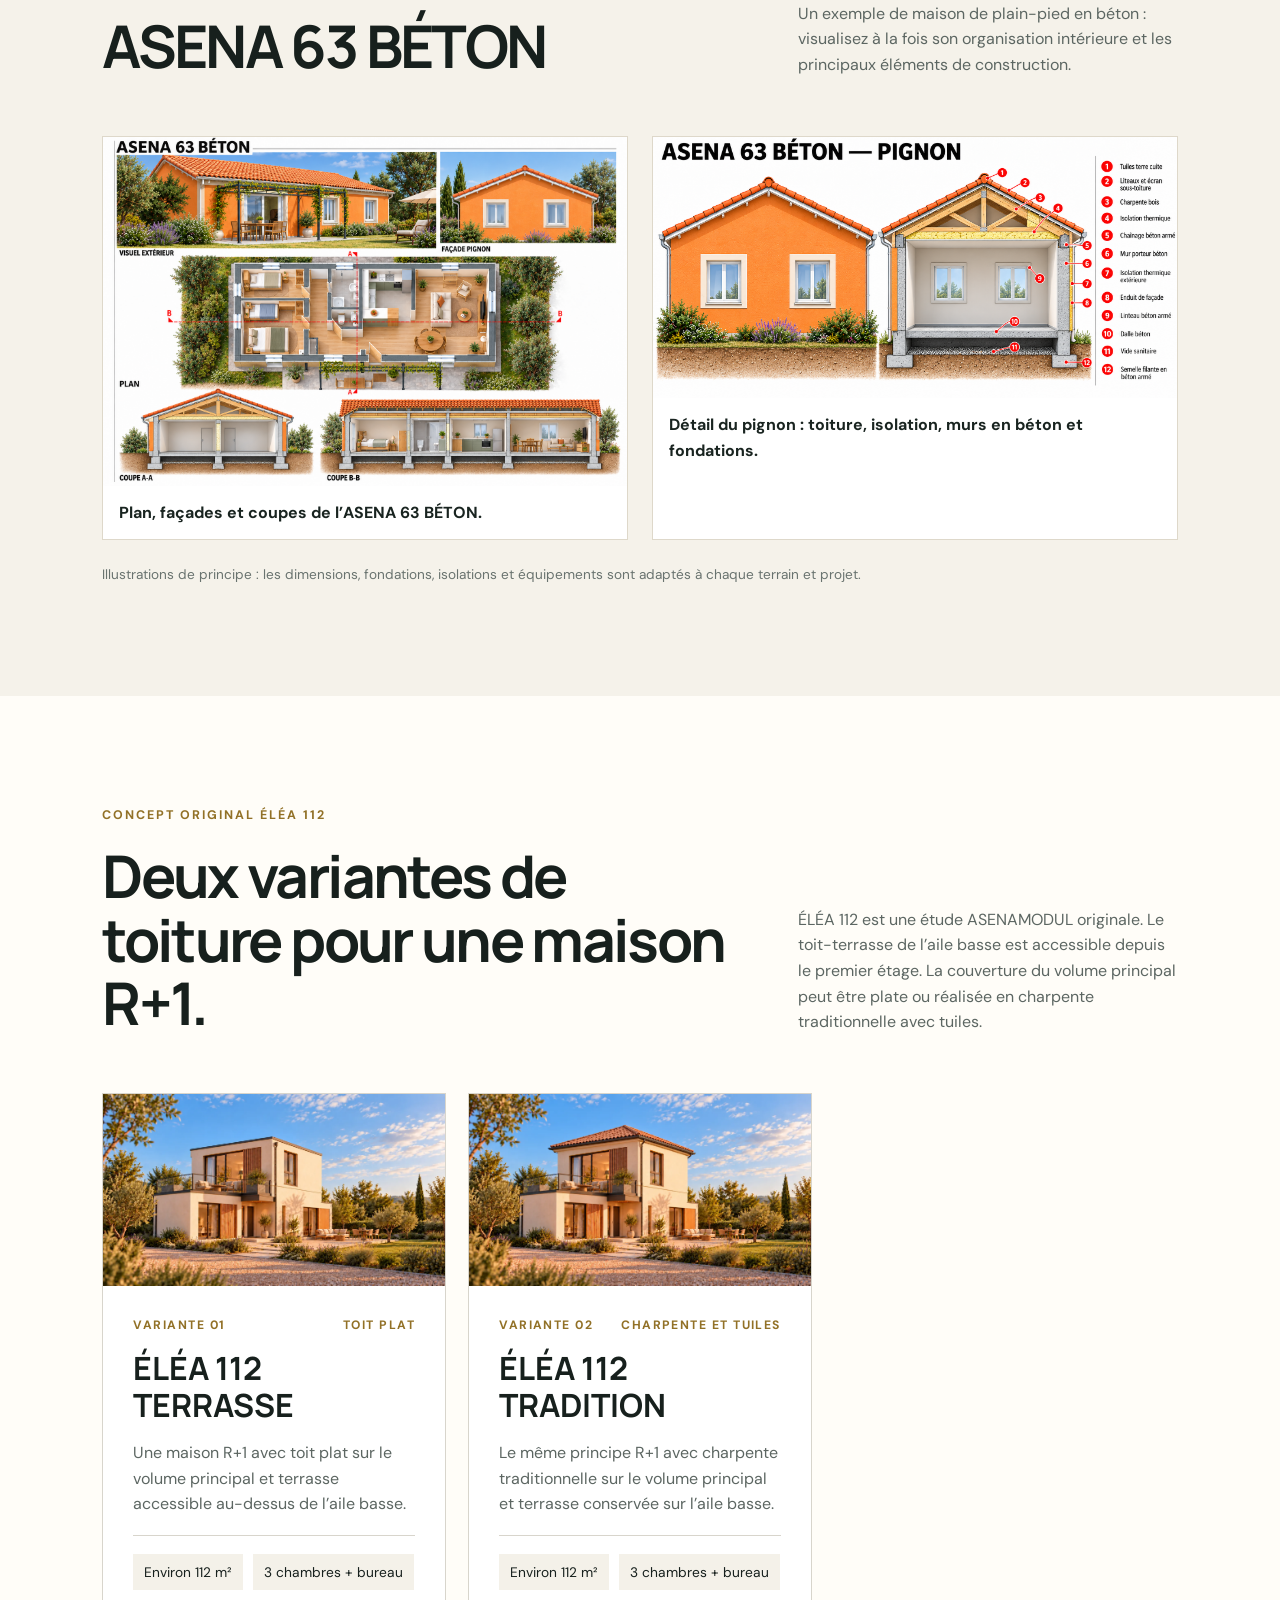
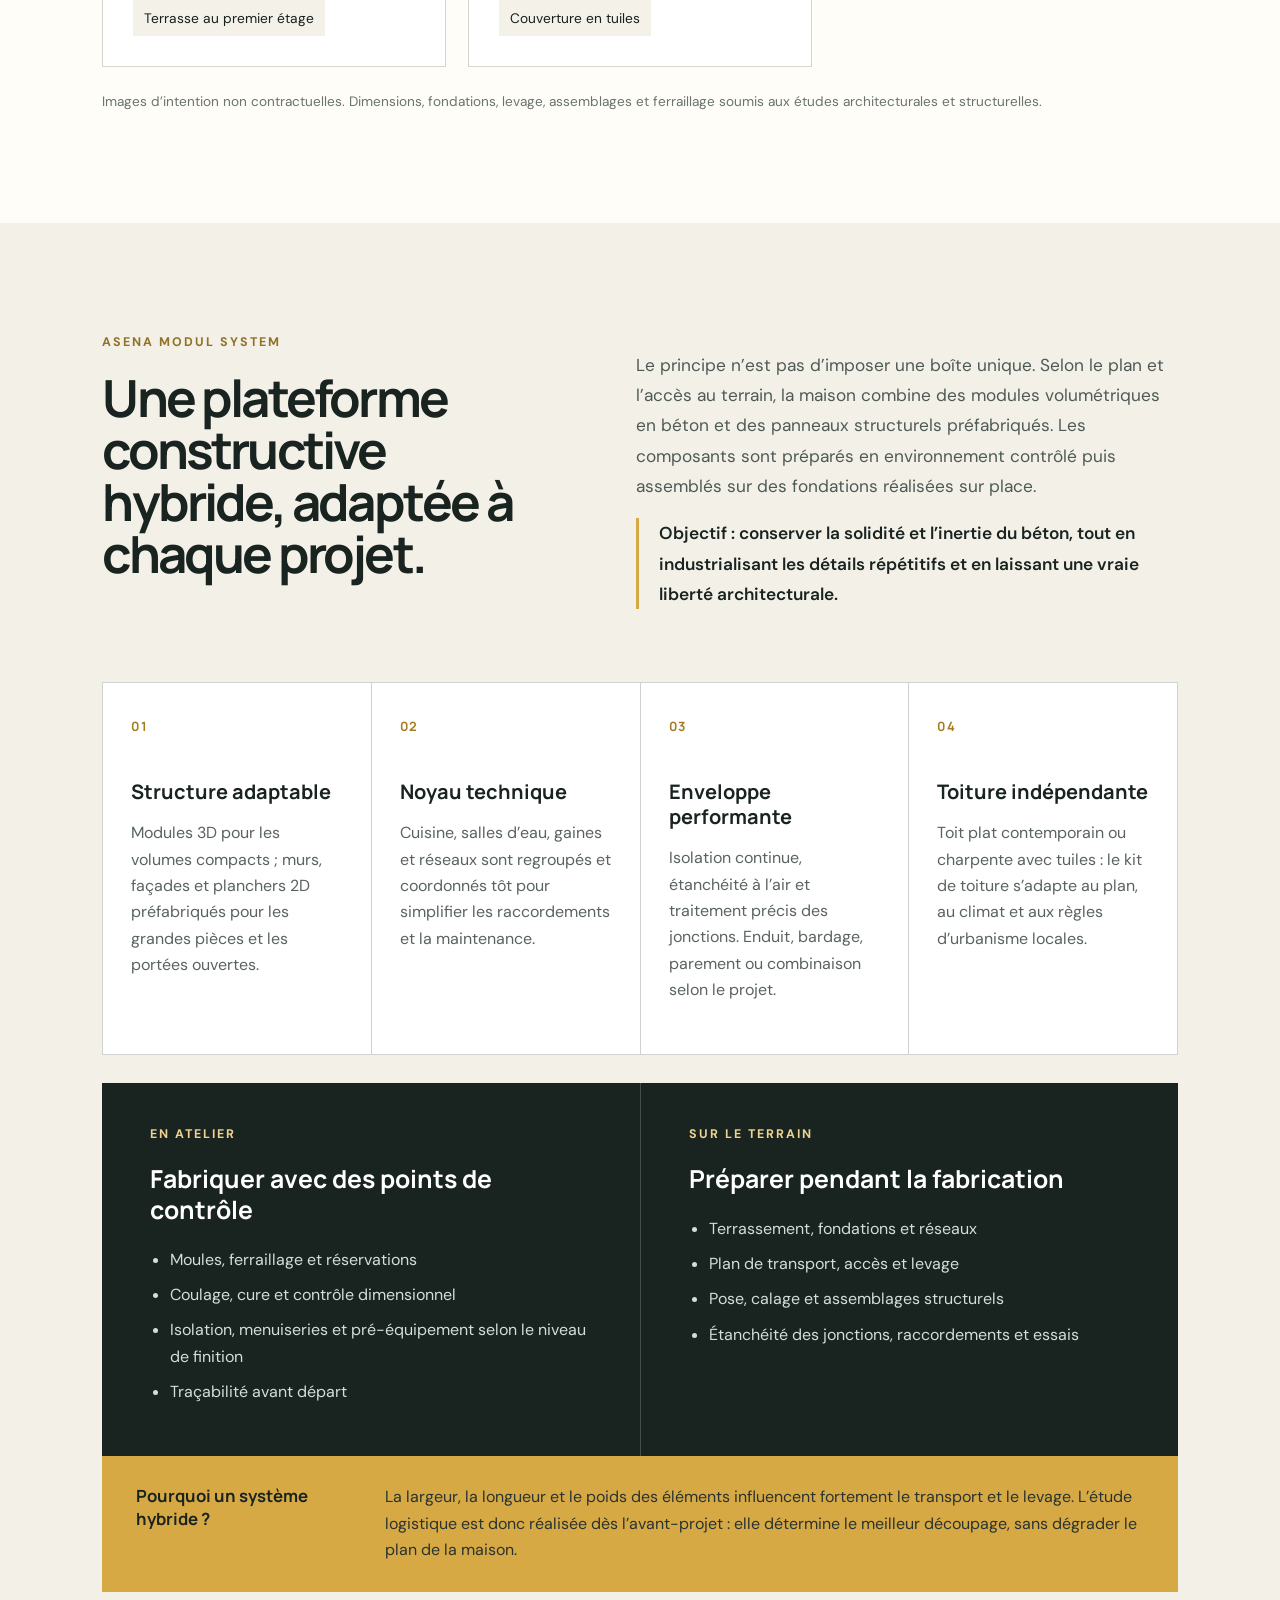
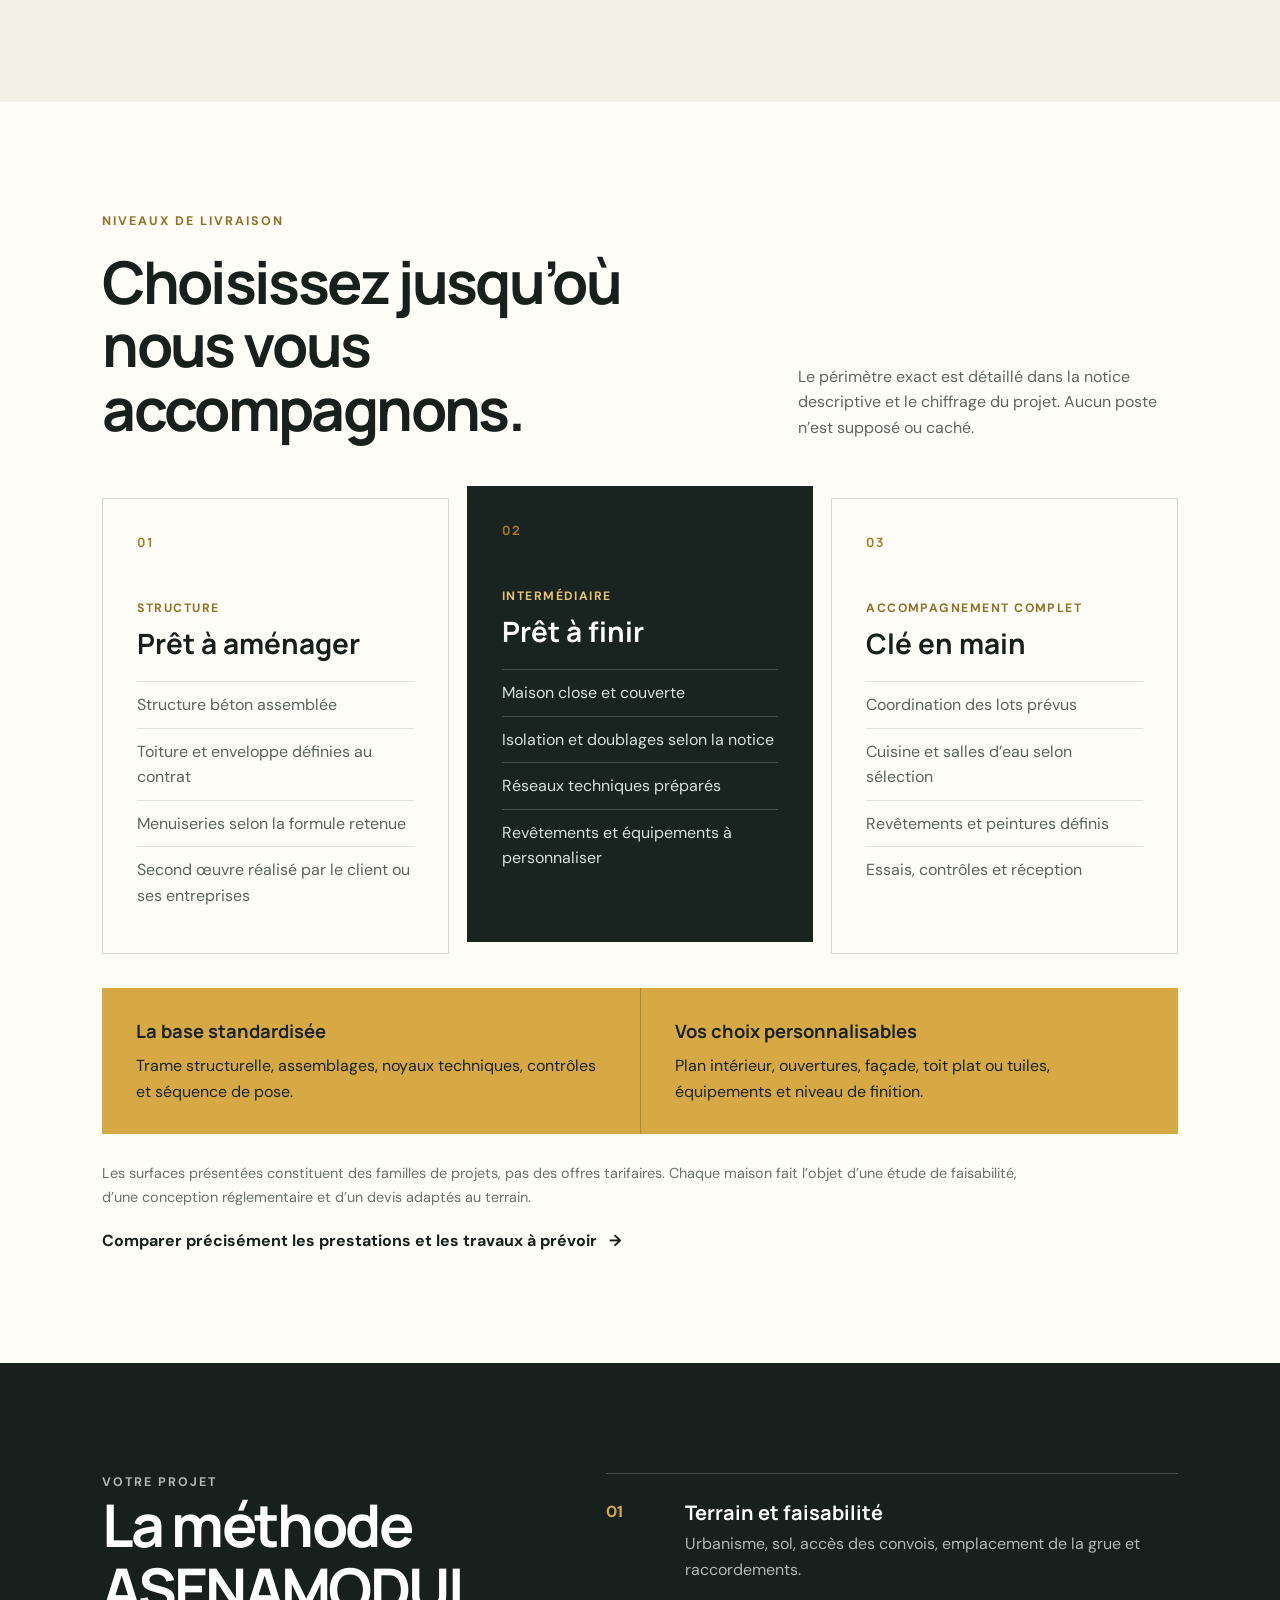
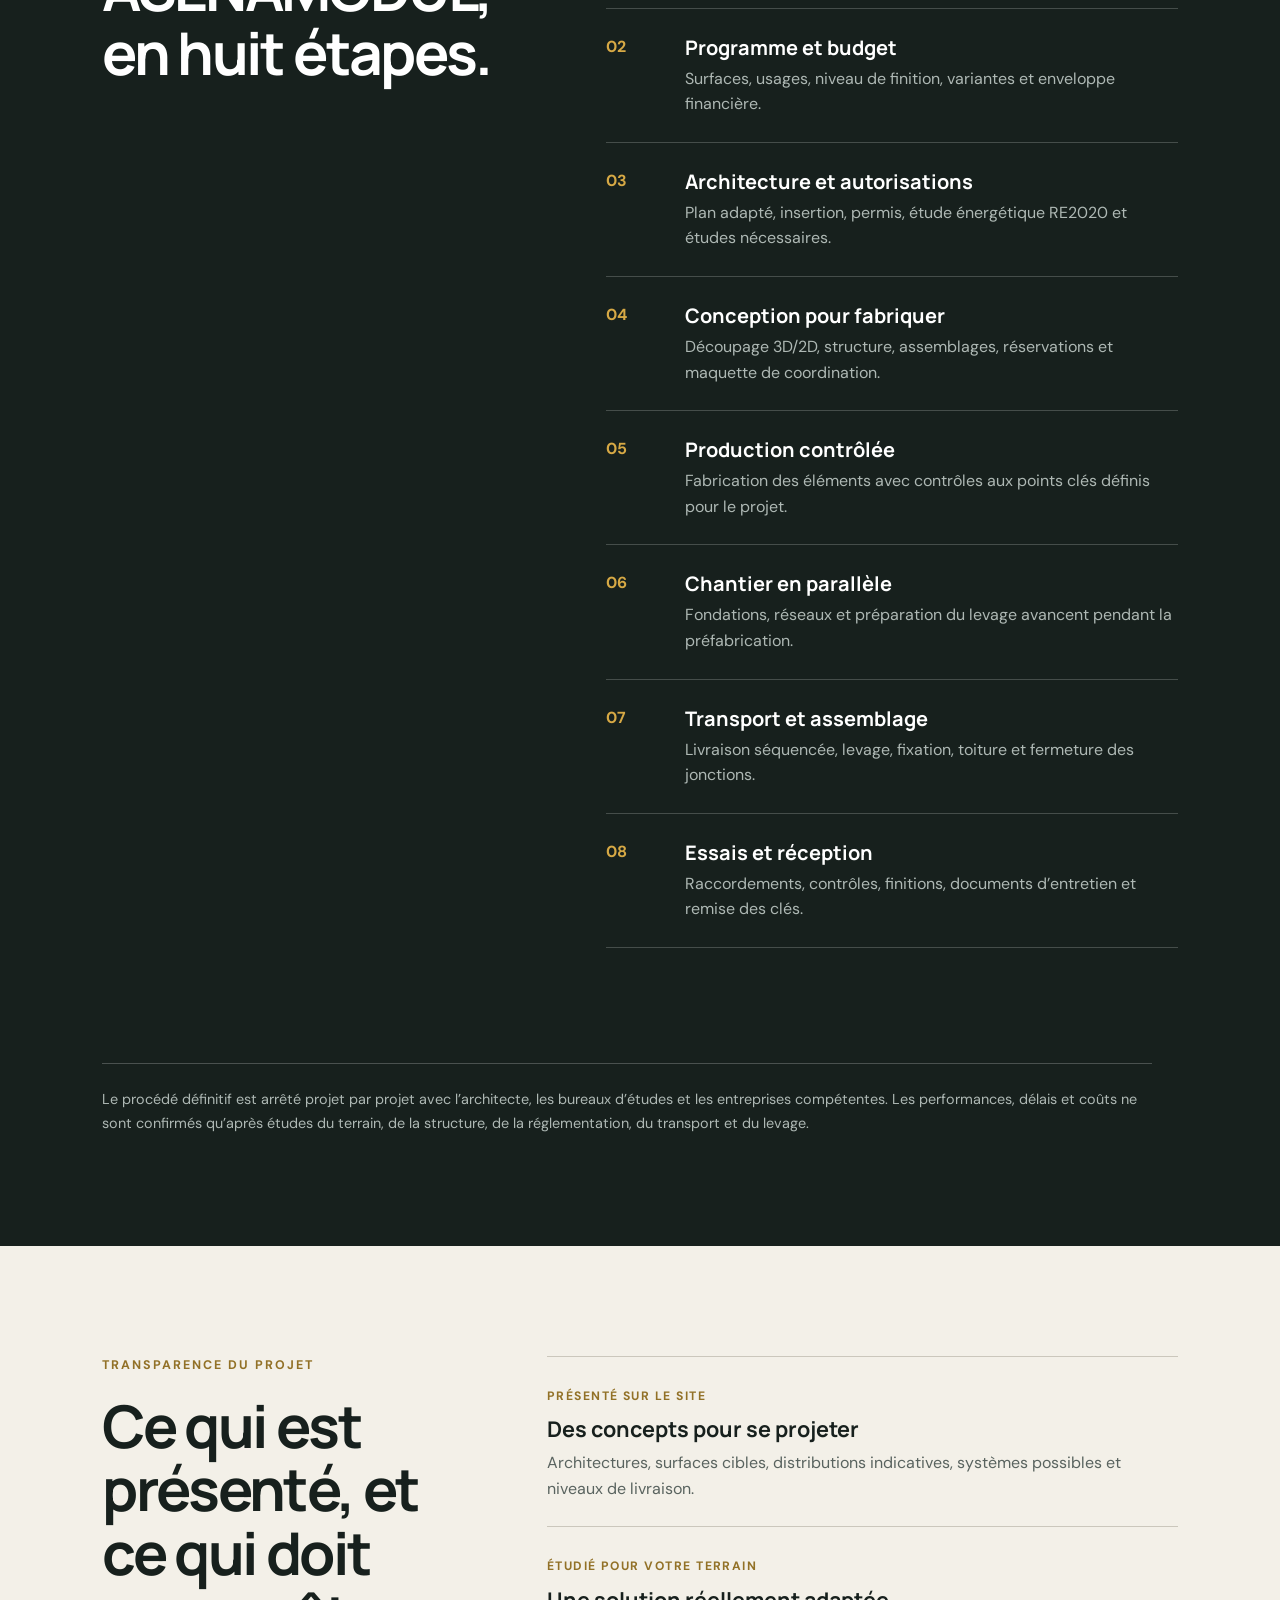
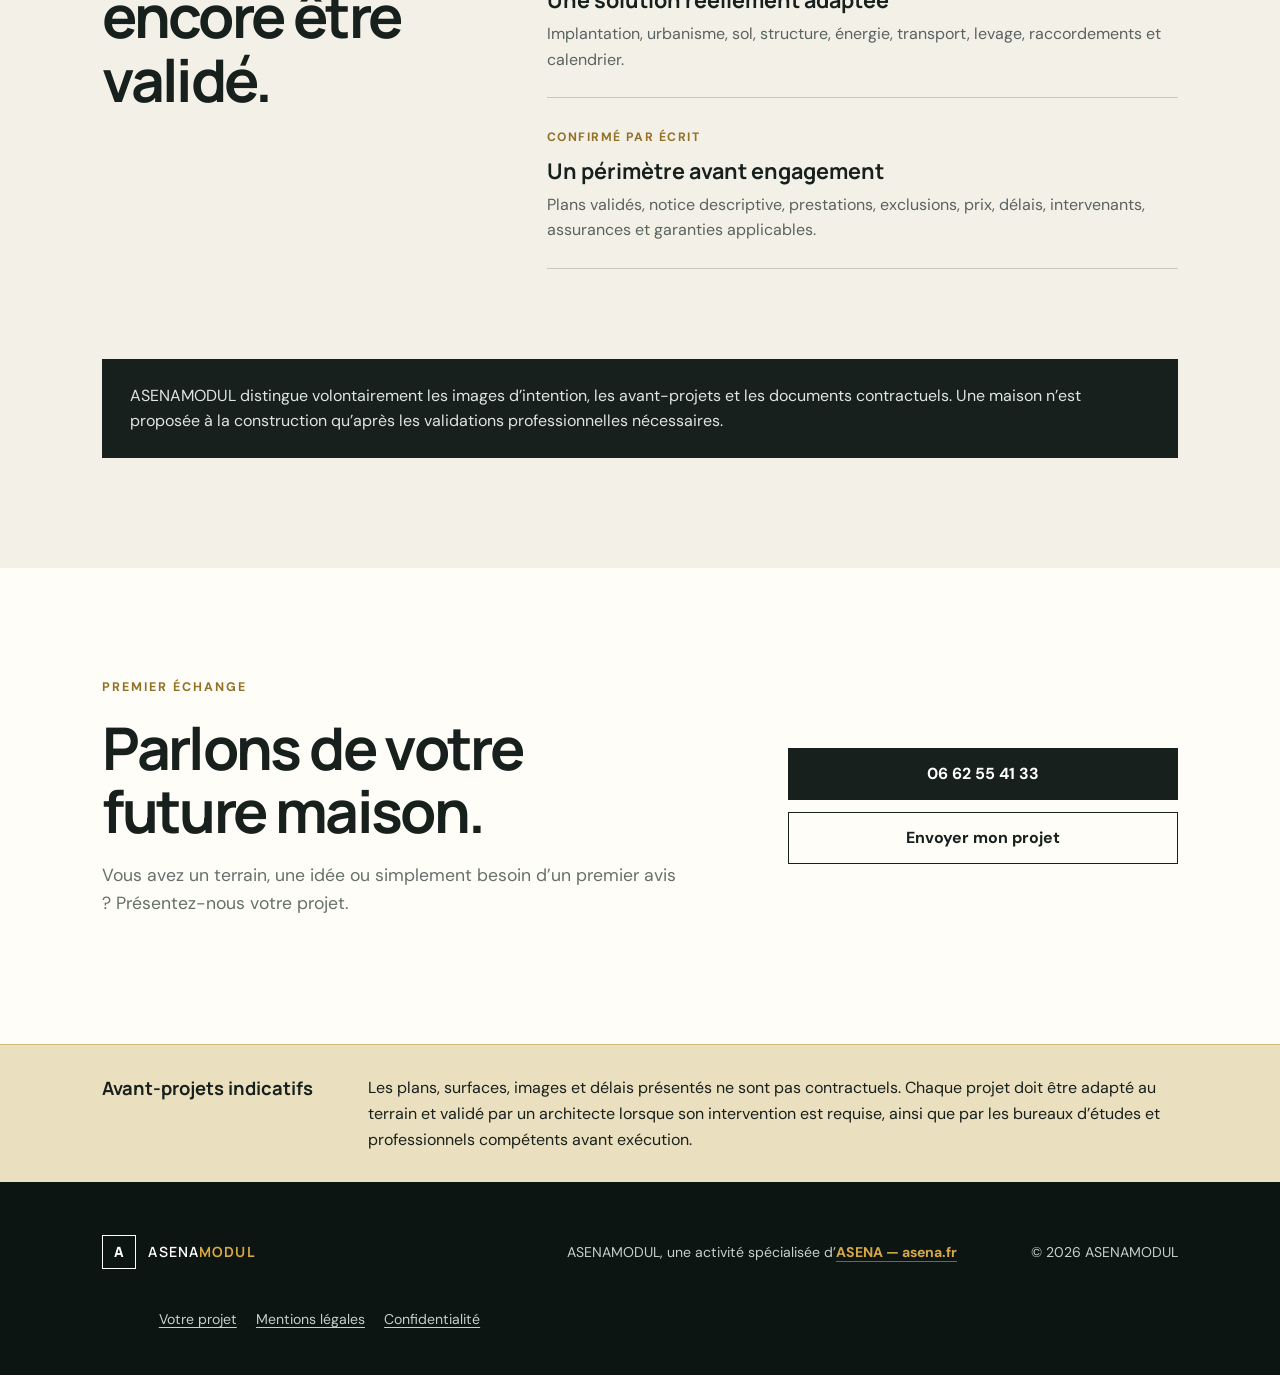
==== commit e08d857b: "Ajouter la section ASENA 63 BETON a l'accueil" ====
--- a/index.html
+++ b/index.html
@@ -106,7 +106,19 @@
       </div>
     </section>
 
-    
+    <section class="section" id="asena-63-beton" style="background:#f5f2ea">
+      <div class="section-heading">
+        <div><p class="eyebrow dark">EXEMPLE DE CONSTRUCTION</p><h2>ASENA 63 BÉTON</h2></div>
+        <p>Un exemple de maison de plain-pied en béton : visualisez à la fois son organisation intérieure et les principaux éléments de construction.</p>
+      </div>
+      <div style="display:grid;grid-template-columns:repeat(auto-fit,minmax(300px,1fr));gap:24px;margin-top:34px">
+        <figure style="margin:0;background:#fff;border:1px solid #ded8ca"><img src="asena-63-beton-plan.png" alt="Plan et coupes de la maison ASENA 63 BÉTON" style="display:block;width:100%;height:auto"><figcaption style="padding:14px 16px;font-weight:700;color:#192420">Plan, façades et coupes de l’ASENA 63 BÉTON.</figcaption></figure>
+        <figure style="margin:0;background:#fff;border:1px solid #ded8ca"><img src="asena-63-beton-pignon.png" alt="Détail de construction du pignon ASENA 63 BÉTON" style="display:block;width:100%;height:auto"><figcaption style="padding:14px 16px;font-weight:700;color:#192420">Détail du pignon : toiture, isolation, murs en béton et fondations.</figcaption></figure>
+      </div>
+      <p class="concept-note">Illustrations de principe : les dimensions, fondations, isolations et équipements sont adaptés à chaque terrain et projet.</p>
+    </section>
+
+    <section class="variants section" id="variantes">
       <div class="section-heading">
         <div><p class="eyebrow dark">Concept original ÉLÉA 112</p><h2>Deux variantes de toiture pour une maison R+1.</h2></div>
         <p>ÉLÉA 112 est une étude ASENAMODUL originale. Le toit-terrasse de l’aile basse est accessible depuis le premier étage. La couverture du volume principal peut être plate ou réalisée en charpente traditionnelle avec tuiles.</p>
